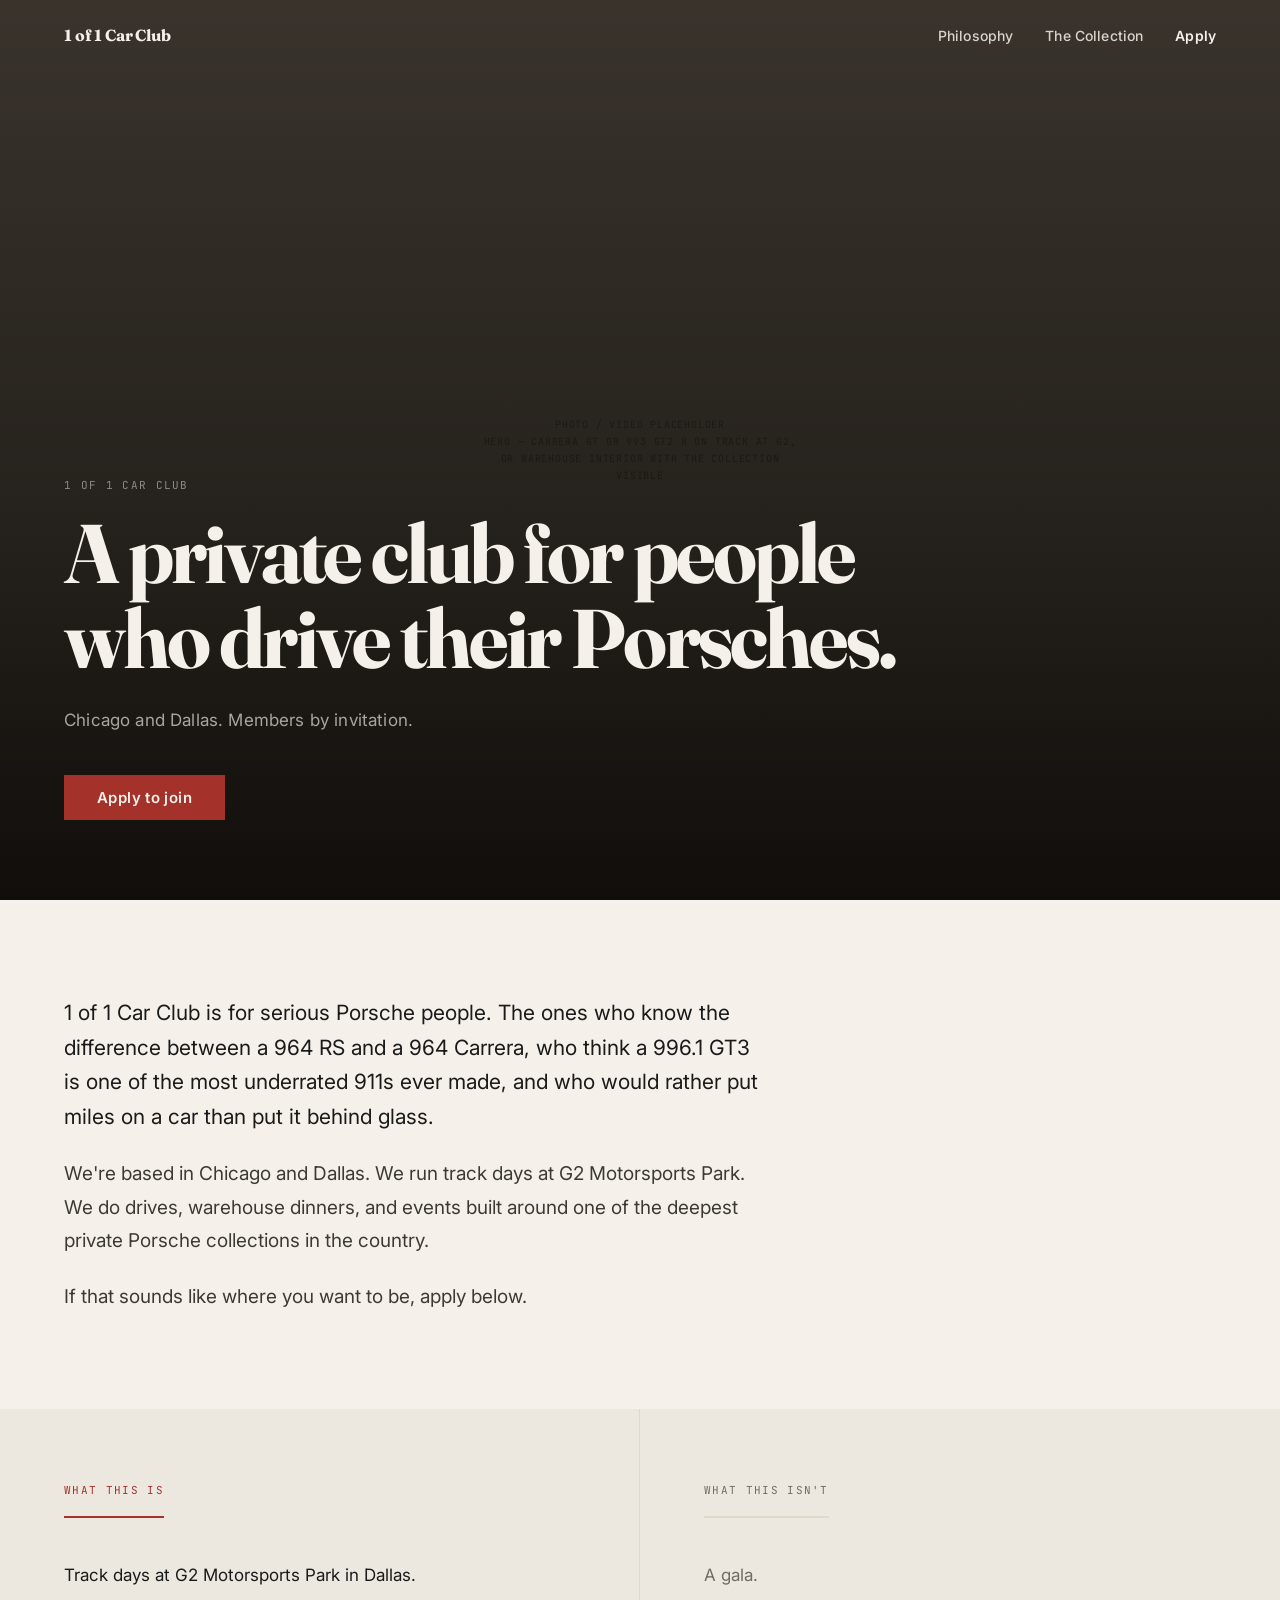
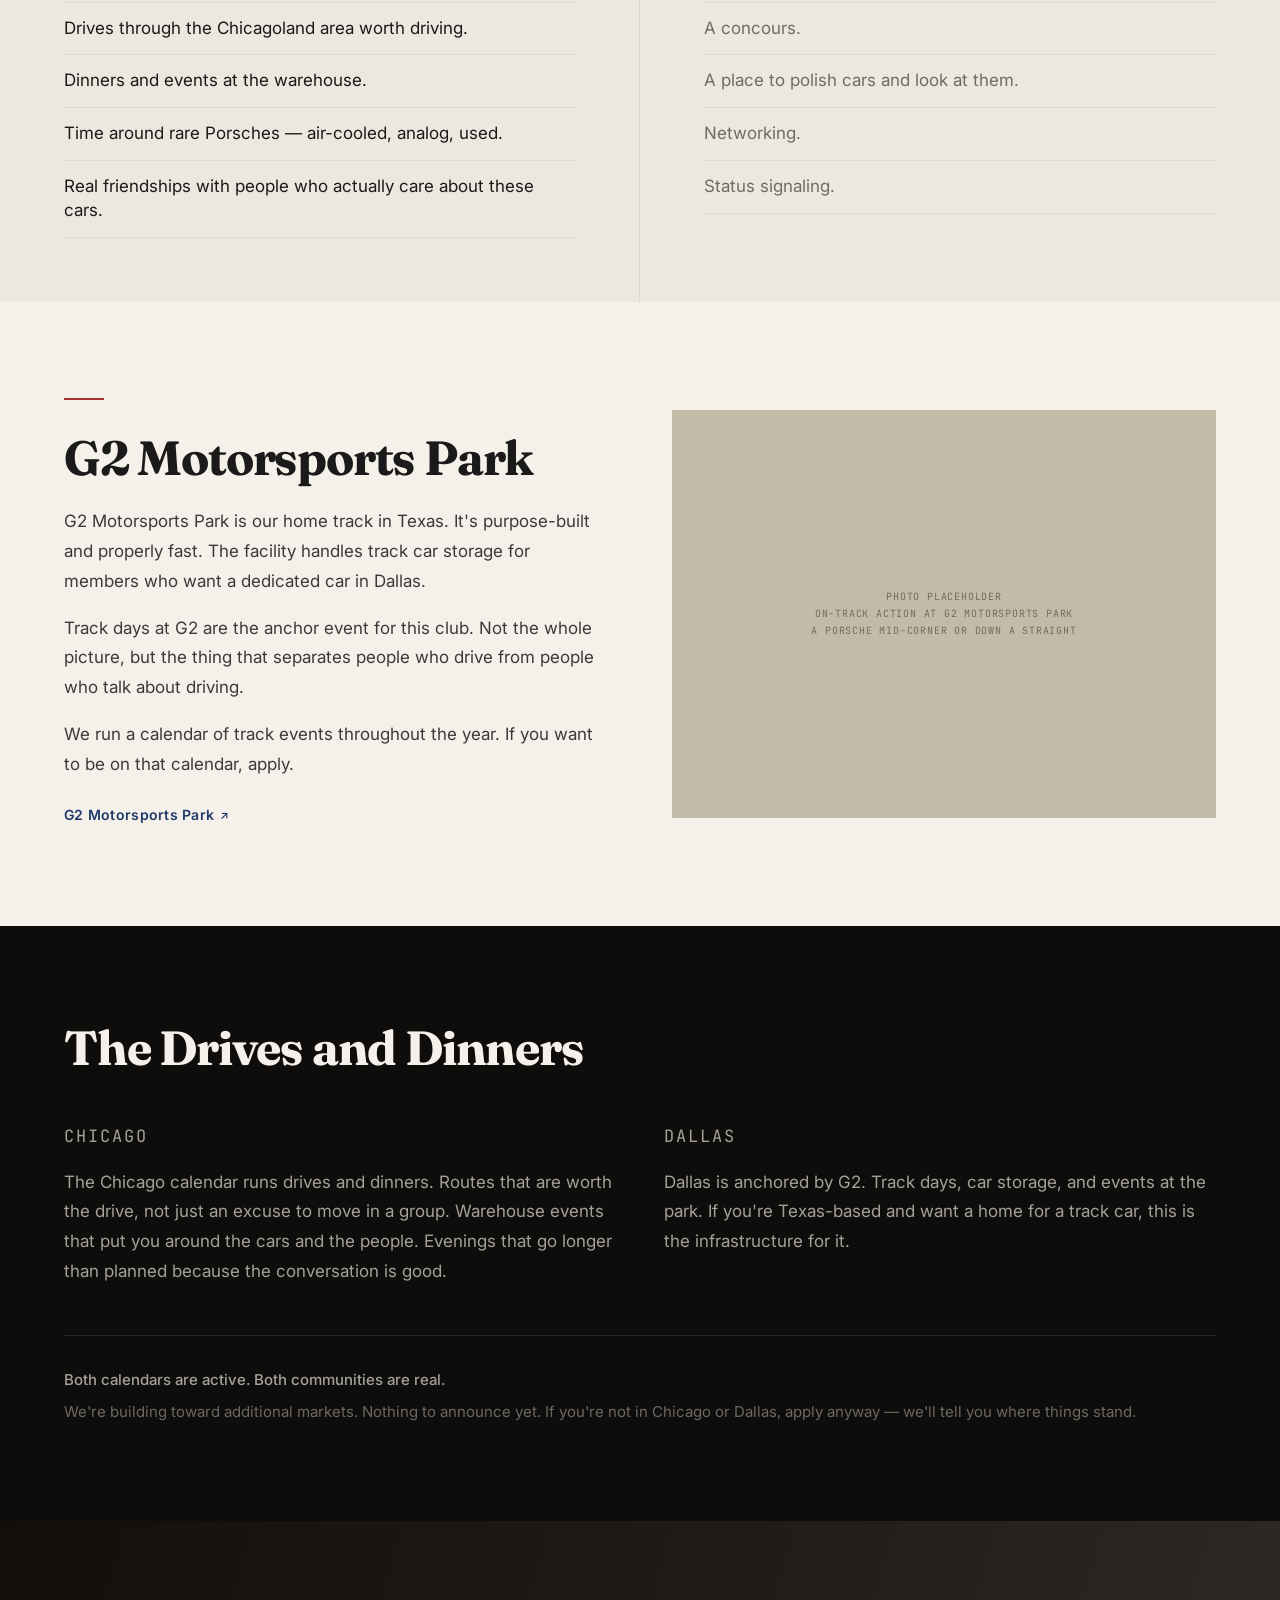
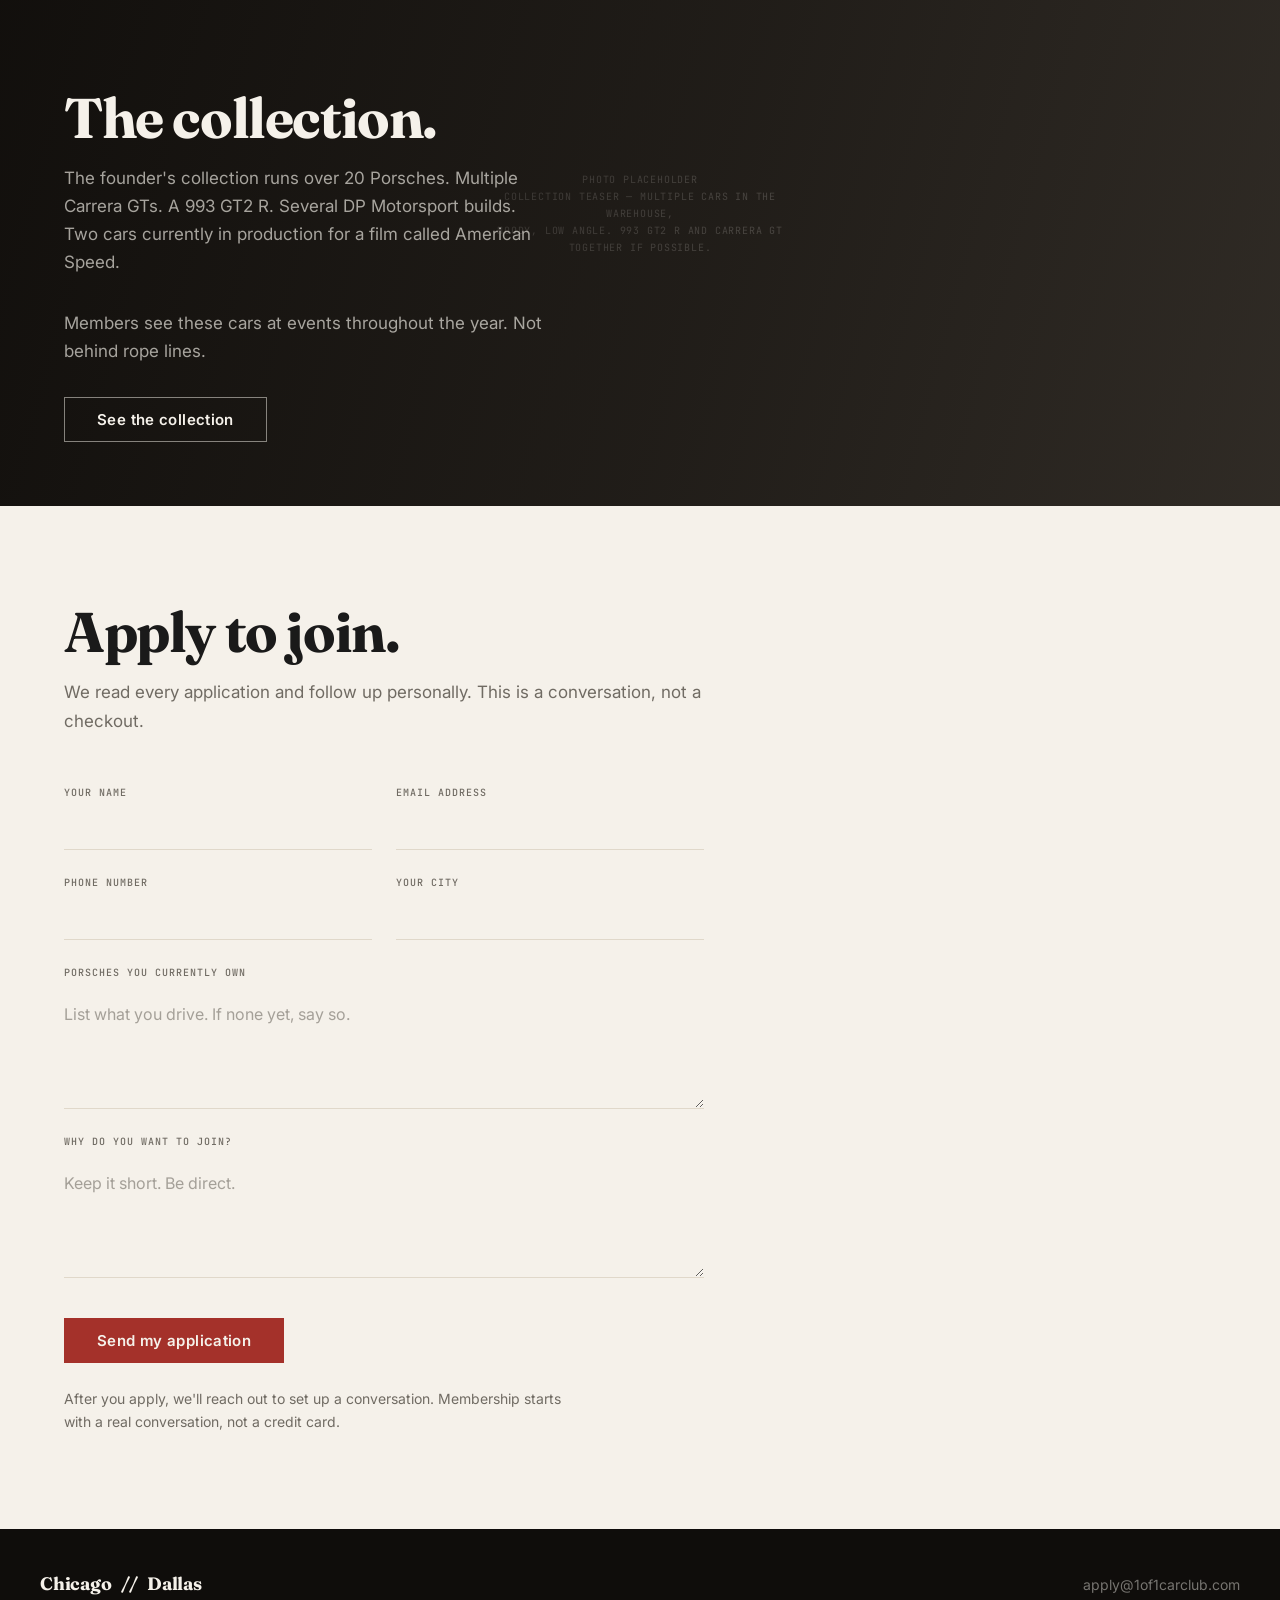
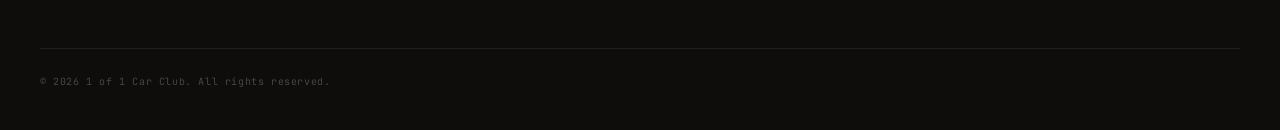
==== index.html @ 0b4697aa "Build Phase 2: static 3-page site with CSS and JS Three HTML pages (index, philosophy, collection), " ====
<!DOCTYPE html>
<html lang="en">
<head>
  <meta charset="UTF-8">
  <meta name="viewport" content="width=device-width, initial-scale=1.0">
  <title>1 of 1 Car Club</title>
  <meta name="description" content="A private Porsche club for people who drive their cars. Track days at G2 Motorsports Park. Based in Chicago and Dallas.">
  <link rel="stylesheet" href="style.css">
</head>
<body class="has-transparent-nav">

  <!-- ===================== NAVIGATION ===================== -->
  <nav class="nav nav--transparent" id="nav" aria-label="Main navigation">
    <div class="nav__inner">
      <a href="index.html" class="nav__logo">1 of 1 Car Club</a>
      <ul class="nav__links" role="list">
        <li><a href="philosophy.html">Philosophy</a></li>
        <li><a href="collection.html">The Collection</a></li>
        <li><a href="#apply" class="nav__apply">Apply</a></li>
      </ul>
      <button class="nav__burger" id="burger" aria-label="Open menu" aria-expanded="false">
        <span></span>
        <span></span>
        <span></span>
      </button>
    </div>
  </nav>

  <!-- Mobile overlay -->
  <div class="nav__overlay" id="nav-overlay" role="dialog" aria-label="Navigation menu">
    <nav>
      <a href="philosophy.html">Philosophy</a>
      <a href="collection.html">The Collection</a>
      <a href="#apply">Apply to join</a>
    </nav>
    <p class="nav__overlay-locs">Chicago &nbsp;&bull;&nbsp; Dallas</p>
  </div>

  <main>

    <!-- ===================== HERO ===================== -->
    <section class="hero" aria-label="Hero">
      <!-- PHOTO PLACEHOLDER: Full-bleed hero image or looping video.
           Ideal: Carrera GT or 993 GT2 R on track at G2, moving, not static.
           Alternatively: warehouse interior with several significant cars visible.
           No stock photography. Must stop a scroll.
           When replacing, swap this .ph div for an <img> or <video> tag
           with width/height 100% and object-fit: cover. -->
      <div class="ph ph--hero">
        <span class="ph__label">Photo / video placeholder<br>Hero — Carrera GT or 993 GT2 R on track at G2,<br>or warehouse interior with the collection visible</span>
      </div>
      <div class="hero__overlay"></div>
      <div class="hero__content">
        <p class="hero__kicker">1 of 1 Car Club</p>
        <h1 class="hero__headline reveal">A private club for people who drive their Porsches.</h1>
        <p class="hero__sub reveal reveal-delay-1">Chicago and Dallas. Members by invitation.</p>
        <a href="#apply" class="btn btn--red reveal reveal-delay-2">Apply to join</a>
      </div>
    </section>

    <!-- ===================== PITCH ===================== -->
    <section class="pitch">
      <div class="wrap">
        <div class="pitch__text reveal">
          <p>1 of 1 Car Club is for serious Porsche people. The ones who know the difference between a 964 RS and a 964 Carrera, who think a 996.1 GT3 is one of the most underrated 911s ever made, and who would rather put miles on a car than put it behind glass.</p>
          <p>We're based in Chicago and Dallas. We run track days at G2 Motorsports Park. We do drives, warehouse dinners, and events built around one of the deepest private Porsche collections in the country.</p>
          <p>If that sounds like where you want to be, apply below.</p>
        </div>
      </div>
    </section>

    <!-- ===================== WHAT THIS IS / ISN'T ===================== -->
    <section class="split" aria-label="What this club is and isn't">
      <div class="wrap" style="padding-left: 0; padding-right: 0; max-width: 100%;">
        <div class="split__grid">
          <div class="split__col split__col--is reveal">
            <div class="wrap">
              <span class="split__col-label">What this is</span>
              <ul class="split__list">
                <li>Track days at G2 Motorsports Park in Dallas.</li>
                <li>Drives through the Chicagoland area worth driving.</li>
                <li>Dinners and events at the warehouse.</li>
                <li>Time around rare Porsches &mdash; air-cooled, analog, used.</li>
                <li>Real friendships with people who actually care about these cars.</li>
              </ul>
            </div>
          </div>
          <div class="split__col split__col--isnot reveal reveal-delay-1">
            <div class="wrap">
              <span class="split__col-label">What this isn't</span>
              <ul class="split__list">
                <li>A gala.</li>
                <li>A concours.</li>
                <li>A place to polish cars and look at them.</li>
                <li>Networking.</li>
                <li>Status signaling.</li>
              </ul>
            </div>
          </div>
        </div>
      </div>
    </section>

    <!-- ===================== THE TRACK ===================== -->
    <section class="track">
      <div class="wrap">
        <div class="track__inner">
          <div class="track__text reveal">
            <div class="section-rule"></div>
            <h2>G2 Motorsports Park</h2>
            <p>G2 Motorsports Park is our home track in Texas. It's purpose-built and properly fast. The facility handles track car storage for members who want a dedicated car in Dallas.</p>
            <p>Track days at G2 are the anchor event for this club. Not the whole picture, but the thing that separates people who drive from people who talk about driving.</p>
            <p>We run a calendar of track events throughout the year. If you want to be on that calendar, apply.</p>
            <a href="https://g2motorsportspark.com" target="_blank" rel="noopener noreferrer" class="track__link">G2 Motorsports Park</a>
          </div>
          <div class="track__media reveal reveal-delay-1">
            <!-- PHOTO PLACEHOLDER: On-track action at G2 Motorsports Park.
                 A Porsche mid-corner or down a straight. Not a static parked shot.
                 G2 may have media assets — confirm licensing before use. -->
            <div class="ph ph--track">
              <span class="ph__label">Photo placeholder<br>On-track action at G2 Motorsports Park<br>A Porsche mid-corner or down a straight</span>
            </div>
          </div>
        </div>
      </div>
    </section>

    <!-- ===================== DRIVES AND DINNERS ===================== -->
    <section class="events" aria-label="Events in Chicago and Dallas">
      <div class="wrap">
        <div class="events__header reveal">
          <h2>The Drives and Dinners</h2>
        </div>
        <div class="events__grid">
          <div class="events__city reveal">
            <p class="events__city-label">Chicago</p>
            <p>The Chicago calendar runs drives and dinners. Routes that are worth the drive, not just an excuse to move in a group. Warehouse events that put you around the cars and the people. Evenings that go longer than planned because the conversation is good.</p>
          </div>
          <div class="events__city reveal reveal-delay-1">
            <p class="events__city-label">Dallas</p>
            <p>Dallas is anchored by G2. Track days, car storage, and events at the park. If you're Texas-based and want a home for a track car, this is the infrastructure for it.</p>
          </div>
        </div>
        <div class="events__foot reveal">
          <p><strong>Both calendars are active. Both communities are real.</strong></p>
          <p>We're building toward additional markets. Nothing to announce yet. If you're not in Chicago or Dallas, apply anyway&nbsp;&mdash; we'll tell you where things stand.</p>
        </div>
      </div>
    </section>

    <!-- ===================== THE CARS (teaser) ===================== -->
    <section class="cars-teaser" aria-label="The collection">
      <div class="cars-teaser__media">
        <!-- PHOTO PLACEHOLDER: Collection teaser image.
             Full-bleed, moody. Best option: multiple significant cars
             in the warehouse together. 993 GT2 R and a CGT in frame
             together would be ideal. Shot from a low angle, showing
             the cars in context, not isolated. -->
        <div class="ph ph--featured" style="background-color: #332E28;">
          <span class="ph__label" style="color: rgba(245,241,234,0.35);">Photo placeholder<br>Collection teaser — multiple cars in the warehouse,<br>moody, low angle. 993 GT2 R and Carrera GT together if possible.</span>
        </div>
        <div class="cars-teaser__overlay"></div>
      </div>
      <div class="cars-teaser__content">
        <div class="wrap">
          <h2 class="reveal">The collection.</h2>
          <p class="reveal reveal-delay-1">The founder's collection runs over 20 Porsches. Multiple Carrera GTs. A 993 GT2 R. Several DP Motorsport builds. Two cars currently in production for a film called American Speed.</p>
          <p class="reveal reveal-delay-1">Members see these cars at events throughout the year. Not behind rope lines.</p>
          <a href="collection.html" class="btn btn--outline-light reveal reveal-delay-2">See the collection</a>
        </div>
      </div>
    </section>

    <!-- ===================== APPLICATION ===================== -->
    <section class="apply" id="apply">
      <div class="wrap">
        <div class="apply__header reveal">
          <h2>Apply to join.</h2>
          <p>We read every application and follow up personally. This is a conversation, not a checkout.</p>
        </div>

        <!-- FormSubmit.co integration.
             BEFORE GOING LIVE: Replace PLACEHOLDER_EMAIL with the real address.
             First submission to a new address triggers an activation email from FormSubmit.
             Confirm the address and complete activation before launch.
             Docs: https://formsubmit.co/documentation -->
        <form
          action="https://formsubmit.co/PLACEHOLDER_EMAIL"
          method="POST"
          class="form reveal"
        >
          <!-- FormSubmit config -->
          <input type="hidden" name="_subject" value="New Membership Application — 1 of 1 Car Club">
          <input type="hidden" name="_captcha" value="false">
          <input type="hidden" name="_template" value="table">
          <!-- Uncomment and set domain once known:
          <input type="hidden" name="_next" value="https://1of1carclub.com/"> -->

          <!-- Honeypot anti-spam -->
          <input type="text" name="_honey" style="display:none" tabindex="-1" autocomplete="off">

          <div class="form__row">
            <div class="form__group">
              <label class="form__label" for="name">Your name</label>
              <input
                class="form__input"
                type="text"
                id="name"
                name="name"
                required
                autocomplete="name"
              >
            </div>
            <div class="form__group">
              <label class="form__label" for="email">Email address</label>
              <input
                class="form__input"
                type="email"
                id="email"
                name="email"
                required
                autocomplete="email"
              >
            </div>
          </div>

          <div class="form__row">
            <div class="form__group">
              <label class="form__label" for="phone">Phone number</label>
              <input
                class="form__input"
                type="tel"
                id="phone"
                name="phone"
                autocomplete="tel"
              >
            </div>
            <div class="form__group">
              <label class="form__label" for="city">Your city</label>
              <input
                class="form__input"
                type="text"
                id="city"
                name="city"
              >
            </div>
          </div>

          <div class="form__group">
            <label class="form__label" for="current_porsches">Porsches you currently own</label>
            <textarea
              class="form__textarea"
              id="current_porsches"
              name="current_porsches"
              placeholder="List what you drive. If none yet, say so."
            ></textarea>
          </div>

          <div class="form__group">
            <label class="form__label" for="why_join">Why do you want to join?</label>
            <textarea
              class="form__textarea"
              id="why_join"
              name="why_join"
              placeholder="Keep it short. Be direct."
            ></textarea>
          </div>

          <div class="form__submit">
            <button type="submit" class="btn btn--red">Send my application</button>
          </div>

          <p class="form__note">After you apply, we'll reach out to set up a conversation. Membership starts with a real conversation, not a credit card.</p>
        </form>
      </div>
    </section>

  </main>

  <!-- ===================== FOOTER ===================== -->
  <footer class="footer">
    <div class="footer__inner">
      <div class="footer__locs">Chicago&ensp;//&ensp;Dallas</div>
      <div class="footer__contact">
        <a href="mailto:apply@1of1carclub.com">apply@1of1carclub.com</a>
        <!-- PLACEHOLDER: Confirm real email address before launch -->
      </div>
      <p class="footer__copy">&copy; 2026 1 of 1 Car Club. All rights reserved.</p>
    </div>
  </footer>

  <script src="script.js"></script>
</body>
</html>
---- style.css ----
/* ============================================================
   1 OF 1 CAR CLUB — STYLE.CSS
   Phase 2 Build
   ============================================================ */

@import url('https://fonts.googleapis.com/css2?family=Fraunces:ital,opsz,wght@0,9..144,300;0,9..144,700;0,9..144,900;1,9..144,400;1,9..144,700&family=Inter:wght@400;500;600&family=JetBrains+Mono:wght@400;500&display=swap');

/* ============================================================
   VARIABLES
   ============================================================ */

:root {
  --cream:        #F5F1EA;
  --cream-mid:    #EDE8DF;
  --cream-dark:   #E0D8CA;
  --charcoal:     #1A1A1A;
  --charcoal-mid: #3D3A36;
  --charcoal-lt:  #706B63;
  --ink:          #0F0D0B;
  --red:          #A4312A;
  --navy:         #1F3A68;
  --placeholder:  #C4BAA8;

  --font-serif: 'Fraunces', Georgia, serif;
  --font-sans:  'Inter', system-ui, -apple-system, sans-serif;
  --font-mono:  'JetBrains Mono', 'Courier New', monospace;

  --max-w:      1200px;
  --text-w:     700px;
  --nav-h:      72px;

  --sp-2:   8px;
  --sp-3:   12px;
  --sp-4:   16px;
  --sp-6:   24px;
  --sp-8:   32px;
  --sp-10:  40px;
  --sp-12:  48px;
  --sp-16:  64px;
  --sp-20:  80px;
  --sp-24:  96px;
  --sp-32:  128px;

  --ease:   300ms ease;
  --ease-slow: 700ms ease;
}

/* ============================================================
   RESET
   ============================================================ */

*, *::before, *::after {
  box-sizing: border-box;
  margin: 0;
  padding: 0;
}

html {
  scroll-behavior: smooth;
}

body {
  background-color: var(--cream);
  color: var(--charcoal);
  font-family: var(--font-sans);
  font-size: 18px;
  line-height: 1.7;
  -webkit-font-smoothing: antialiased;
  -moz-osx-font-smoothing: grayscale;
}

img {
  display: block;
  max-width: 100%;
  height: auto;
}

a {
  color: var(--navy);
  text-decoration: underline;
  text-decoration-color: transparent;
  text-underline-offset: 3px;
  transition: text-decoration-color var(--ease), color var(--ease);
}

a:hover {
  text-decoration-color: currentColor;
}

ul {
  list-style: none;
}

/* ============================================================
   TYPOGRAPHY
   ============================================================ */

h1, h2, h3, h4 {
  font-family: var(--font-serif);
  font-weight: 700;
  line-height: 1.08;
  letter-spacing: -0.025em;
  color: var(--charcoal);
}

.display {
  font-family: var(--font-serif);
  font-size: clamp(3rem, 8vw, 7.5rem);
  font-weight: 700;
  line-height: 0.95;
  letter-spacing: -0.04em;
}

.eyebrow {
  font-family: var(--font-mono);
  font-size: 0.6875rem;
  font-weight: 400;
  letter-spacing: 0.12em;
  text-transform: uppercase;
  color: var(--charcoal-lt);
}

.mono-label {
  font-family: var(--font-mono);
  font-size: 0.6875rem;
  letter-spacing: 0.09em;
  text-transform: uppercase;
}

/* ============================================================
   LAYOUT
   ============================================================ */

.wrap {
  max-width: var(--max-w);
  margin-left: auto;
  margin-right: auto;
  padding-left: var(--sp-6);
  padding-right: var(--sp-6);
}

.wrap--text {
  max-width: var(--text-w);
}

/* ============================================================
   NAVIGATION
   ============================================================ */

.nav {
  position: fixed;
  top: 0;
  left: 0;
  right: 0;
  z-index: 200;
  height: var(--nav-h);
  transition: background-color var(--ease), border-color var(--ease), box-shadow var(--ease);
}

.nav--opaque {
  background-color: var(--cream);
  border-bottom: 1px solid var(--cream-dark);
}

.nav--transparent {
  background-color: transparent;
  border-bottom: 1px solid transparent;
}

.nav--scrolled {
  background-color: var(--cream);
  border-bottom: 1px solid var(--cream-dark);
  box-shadow: 0 2px 20px rgba(15, 13, 11, 0.06);
}

.nav__inner {
  max-width: var(--max-w);
  height: 100%;
  margin: 0 auto;
  padding: 0 var(--sp-6);
  display: flex;
  align-items: center;
  justify-content: space-between;
}

.nav__logo {
  font-family: var(--font-serif);
  font-size: 1rem;
  font-weight: 700;
  letter-spacing: -0.01em;
  color: var(--charcoal);
  text-decoration: none;
  transition: color var(--ease);
}

.nav--transparent .nav__logo {
  color: var(--cream);
}

.nav--scrolled .nav__logo {
  color: var(--charcoal);
}

.nav__links {
  display: flex;
  align-items: center;
  gap: var(--sp-8);
}

.nav__links a {
  font-size: 0.875rem;
  font-weight: 500;
  color: var(--charcoal);
  text-decoration: none;
  letter-spacing: 0.01em;
  transition: color var(--ease);
}

.nav--transparent .nav__links a {
  color: rgba(245, 241, 234, 0.85);
}

.nav--scrolled .nav__links a {
  color: var(--charcoal);
}

.nav__links a:hover {
  color: var(--red);
}

.nav__links .nav__apply {
  color: var(--red);
  font-weight: 600;
}

.nav--transparent .nav__links .nav__apply {
  color: var(--cream);
}

.nav--scrolled .nav__links .nav__apply {
  color: var(--red);
}

/* Hamburger */
.nav__burger {
  display: none;
  flex-direction: column;
  justify-content: center;
  gap: 6px;
  background: none;
  border: none;
  cursor: pointer;
  padding: 4px;
  width: 32px;
  height: 32px;
}

.nav__burger span {
  display: block;
  width: 24px;
  height: 1.5px;
  background-color: var(--charcoal);
  transition: background-color var(--ease), transform var(--ease), opacity var(--ease);
  transform-origin: center;
}

.nav--transparent .nav__burger span {
  background-color: var(--cream);
}

.nav--scrolled .nav__burger span {
  background-color: var(--charcoal);
}

.nav__burger.is-open span:nth-child(1) {
  transform: translateY(7.5px) rotate(45deg);
}

.nav__burger.is-open span:nth-child(2) {
  opacity: 0;
}

.nav__burger.is-open span:nth-child(3) {
  transform: translateY(-7.5px) rotate(-45deg);
}

/* Mobile menu overlay */
.nav__overlay {
  display: none;
  position: fixed;
  inset: 0;
  z-index: 199;
  background-color: var(--cream);
  flex-direction: column;
  align-items: flex-start;
  justify-content: center;
  padding: var(--sp-12) var(--sp-6);
}

.nav__overlay.is-open {
  display: flex;
}

.nav__overlay nav {
  display: flex;
  flex-direction: column;
  gap: var(--sp-6);
}

.nav__overlay a {
  font-family: var(--font-serif);
  font-size: clamp(2.25rem, 8vw, 3.5rem);
  font-weight: 700;
  color: var(--charcoal);
  text-decoration: none;
  line-height: 1.1;
  letter-spacing: -0.025em;
}

.nav__overlay a:hover {
  color: var(--red);
}

.nav__overlay-locs {
  margin-top: var(--sp-10);
  font-family: var(--font-mono);
  font-size: 0.6875rem;
  letter-spacing: 0.1em;
  text-transform: uppercase;
  color: var(--charcoal-lt);
}

/* ============================================================
   BUTTONS
   ============================================================ */

.btn {
  display: inline-block;
  font-family: var(--font-sans);
  font-size: 0.9375rem;
  font-weight: 600;
  letter-spacing: 0.025em;
  padding: 14px 32px;
  border: 1.5px solid transparent;
  cursor: pointer;
  text-decoration: none;
  transition: background-color var(--ease), color var(--ease), border-color var(--ease);
  border-radius: 0;
  line-height: 1;
}

.btn--red {
  background-color: var(--red);
  color: var(--cream);
  border-color: var(--red);
}

.btn--red:hover {
  background-color: transparent;
  color: var(--red);
  text-decoration: none;
}

.btn--outline {
  background-color: transparent;
  color: var(--charcoal);
  border-color: var(--charcoal);
}

.btn--outline:hover {
  background-color: var(--charcoal);
  color: var(--cream);
  text-decoration: none;
}

.btn--outline-light {
  background-color: transparent;
  color: var(--cream);
  border-color: rgba(245, 241, 234, 0.5);
}

.btn--outline-light:hover {
  background-color: var(--cream);
  color: var(--charcoal);
  border-color: var(--cream);
  text-decoration: none;
}

/* ============================================================
   PHOTO PLACEHOLDERS
   ============================================================ */

.ph {
  display: flex;
  align-items: center;
  justify-content: center;
  background-color: var(--placeholder);
  position: relative;
  overflow: hidden;
  width: 100%;
}

.ph__label {
  font-family: var(--font-mono);
  font-size: 0.625rem;
  letter-spacing: 0.08em;
  text-transform: uppercase;
  color: rgba(15, 13, 11, 0.45);
  text-align: center;
  padding: var(--sp-4);
  line-height: 1.7;
  max-width: 360px;
  position: relative;
  z-index: 1;
}

.ph--hero {
  position: absolute;
  inset: 0;
  height: 100%;
  background-color: #3E3830;
}

.ph--track {
  aspect-ratio: 4 / 3;
}

.ph--card {
  aspect-ratio: 3 / 2;
}

.ph--featured {
  position: absolute;
  inset: 0;
  height: 100%;
  background-color: #4A4238;
}

.ph--strip {
  aspect-ratio: 21 / 9;
}

.ph--phil {
  aspect-ratio: 16 / 9;
  background-color: #3E3830;
}

/* ============================================================
   SCROLL REVEAL
   ============================================================ */

.reveal {
  opacity: 0;
  transform: translateY(28px);
  transition: opacity 0.8s ease, transform 0.8s ease;
}

.reveal.is-visible {
  opacity: 1;
  transform: translateY(0);
}

.reveal-delay-1 { transition-delay: 0.1s; }
.reveal-delay-2 { transition-delay: 0.2s; }
.reveal-delay-3 { transition-delay: 0.3s; }

/* ============================================================
   SECTION DIVIDER
   ============================================================ */

.section-rule {
  width: 40px;
  height: 2px;
  background-color: var(--red);
  margin-bottom: var(--sp-8);
}

/* ============================================================
   HERO (index.html)
   ============================================================ */

.hero {
  position: relative;
  height: 100svh;
  min-height: 580px;
  display: flex;
  align-items: flex-end;
  overflow: hidden;
}

.hero__overlay {
  position: absolute;
  inset: 0;
  z-index: 1;
  background: linear-gradient(
    to top,
    rgba(10, 8, 6, 0.88) 0%,
    rgba(10, 8, 6, 0.45) 45%,
    rgba(10, 8, 6, 0.1) 100%
  );
}

.hero__content {
  position: relative;
  z-index: 2;
  width: 100%;
  max-width: var(--max-w);
  margin: 0 auto;
  padding: 0 var(--sp-6) var(--sp-20);
}

.hero__kicker {
  font-family: var(--font-mono);
  font-size: 0.6875rem;
  letter-spacing: 0.12em;
  text-transform: uppercase;
  color: rgba(245, 241, 234, 0.5);
  margin-bottom: var(--sp-4);
}

.hero__headline {
  font-family: var(--font-serif);
  font-size: clamp(2.5rem, 6.5vw, 5.75rem);
  font-weight: 700;
  line-height: 1.03;
  letter-spacing: -0.035em;
  color: var(--cream);
  max-width: 860px;
  margin-bottom: var(--sp-6);
}

.hero__sub {
  font-size: 1.0625rem;
  color: rgba(245, 241, 234, 0.65);
  margin-bottom: var(--sp-10);
  letter-spacing: 0.01em;
}

/* ============================================================
   PITCH
   ============================================================ */

.pitch {
  padding-top: var(--sp-24);
  padding-bottom: var(--sp-24);
}

.pitch__text {
  font-size: 1.1875rem;
  line-height: 1.75;
  color: var(--charcoal-mid);
  max-width: var(--text-w);
}

.pitch__text p:first-child {
  font-size: 1.3125rem;
  color: var(--charcoal);
  line-height: 1.65;
}

.pitch__text p + p {
  margin-top: 1.2em;
}

/* ============================================================
   TWO COLUMN: WHAT THIS IS / ISN'T
   ============================================================ */

.split {
  background-color: var(--cream-mid);
  padding-top: 0;
  padding-bottom: 0;
  overflow: hidden;
}

.split__grid {
  display: grid;
  grid-template-columns: 1fr 1fr;
}

.split__col {
  padding: var(--sp-16) var(--sp-10);
}

.split__col--is {
  border-right: 1px solid var(--cream-dark);
}

.split__col-label {
  font-family: var(--font-mono);
  font-size: 0.6875rem;
  letter-spacing: 0.12em;
  text-transform: uppercase;
  margin-bottom: var(--sp-8);
  padding-bottom: var(--sp-4);
  border-bottom: 2px solid;
  display: inline-block;
}

.split__col--is .split__col-label {
  color: var(--red);
  border-color: var(--red);
}

.split__col--isnot .split__col-label {
  color: var(--charcoal-lt);
  border-color: var(--cream-dark);
}

.split__list li {
  padding: 14px 0;
  border-bottom: 1px solid var(--cream-dark);
  font-size: 1.0625rem;
  line-height: 1.4;
}

.split__col--is .split__list li {
  color: var(--charcoal);
}

.split__col--isnot .split__list li {
  color: var(--charcoal-lt);
}

/* ============================================================
   TRACK
   ============================================================ */

.track {
  padding-top: var(--sp-24);
  padding-bottom: var(--sp-24);
}

.track__inner {
  display: grid;
  grid-template-columns: 1fr 1fr;
  gap: var(--sp-16);
  align-items: center;
}

.track__text h2 {
  font-size: clamp(2rem, 4vw, 3rem);
  margin-bottom: var(--sp-6);
}

.track__text p {
  font-size: 1.0625rem;
  color: var(--charcoal-mid);
  line-height: 1.75;
}

.track__text p + p {
  margin-top: 1em;
}

.track__link {
  display: inline-flex;
  align-items: center;
  gap: 6px;
  margin-top: var(--sp-6);
  font-size: 0.875rem;
  font-weight: 600;
  letter-spacing: 0.02em;
  color: var(--navy);
}

.track__link:hover {
  color: var(--red);
}

.track__link::after {
  content: '↗';
  font-size: 0.8em;
}

/* ============================================================
   EVENTS (dark section)
   ============================================================ */

.events {
  background-color: var(--ink);
  padding-top: var(--sp-24);
  padding-bottom: var(--sp-24);
}

.events__header {
  margin-bottom: var(--sp-12);
}

.events__header h2 {
  color: var(--cream);
  font-size: clamp(2rem, 4vw, 3rem);
}

.events__grid {
  display: grid;
  grid-template-columns: 1fr 1fr;
  gap: var(--sp-12);
  padding-bottom: var(--sp-12);
  border-bottom: 1px solid rgba(245, 241, 234, 0.1);
}

.events__city-label {
  font-family: var(--font-mono);
  font-size: 0.6875rem;
  letter-spacing: 0.12em;
  text-transform: uppercase;
  color: var(--red);
  margin-bottom: var(--sp-4);
}

.events__city p {
  font-size: 1.0625rem;
  color: rgba(245, 241, 234, 0.65);
  line-height: 1.75;
}

.events__foot {
  margin-top: var(--sp-8);
}

.events__foot p {
  font-size: 0.9375rem;
  color: rgba(245, 241, 234, 0.4);
  line-height: 1.65;
}

.events__foot p + p {
  margin-top: 0.5em;
}

.events__foot strong {
  color: rgba(245, 241, 234, 0.65);
  font-weight: 500;
}

/* ============================================================
   CARS TEASER
   ============================================================ */

.cars-teaser {
  position: relative;
  overflow: hidden;
  padding: 0;
}

.cars-teaser__media {
  position: relative;
  height: 65vh;
  min-height: 380px;
}

.cars-teaser__overlay {
  position: absolute;
  inset: 0;
  z-index: 1;
  background: linear-gradient(
    105deg,
    rgba(10, 8, 6, 0.82) 0%,
    rgba(10, 8, 6, 0.45) 55%,
    rgba(10, 8, 6, 0.08) 100%
  );
}

.cars-teaser__content {
  position: absolute;
  bottom: 0;
  left: 0;
  right: 0;
  z-index: 2;
}

.cars-teaser__content .wrap {
  padding-bottom: var(--sp-16);
}

.cars-teaser__content h2 {
  color: var(--cream);
  font-size: clamp(2rem, 4.5vw, 3.5rem);
  max-width: 560px;
  margin-bottom: var(--sp-4);
}

.cars-teaser__content p {
  font-size: 1.0625rem;
  color: rgba(245, 241, 234, 0.65);
  max-width: 480px;
  margin-bottom: var(--sp-8);
  line-height: 1.65;
}

.cars-teaser__content p + p {
  margin-top: 0.75em;
}

/* ============================================================
   APPLICATION FORM
   ============================================================ */

.apply {
  background-color: var(--cream);
  padding-top: var(--sp-24);
  padding-bottom: var(--sp-24);
  scroll-margin-top: var(--nav-h);
}

.apply__header {
  margin-bottom: var(--sp-12);
  max-width: var(--text-w);
}

.apply__header h2 {
  font-size: clamp(2.25rem, 5vw, 3.5rem);
  margin-bottom: var(--sp-4);
}

.apply__header p {
  font-size: 1.0625rem;
  color: var(--charcoal-lt);
}

.form {
  max-width: 640px;
}

.form__row {
  display: grid;
  grid-template-columns: 1fr 1fr;
  gap: var(--sp-6);
}

.form__group {
  margin-bottom: var(--sp-6);
}

.form__label {
  display: block;
  font-family: var(--font-mono);
  font-size: 0.625rem;
  font-weight: 500;
  letter-spacing: 0.1em;
  text-transform: uppercase;
  color: var(--charcoal-lt);
  margin-bottom: 8px;
}

.form__input,
.form__textarea,
.form__select {
  display: block;
  width: 100%;
  font-family: var(--font-sans);
  font-size: 1rem;
  color: var(--charcoal);
  background-color: transparent;
  border: 0;
  border-bottom: 1.5px solid var(--cream-dark);
  padding: 10px 0;
  outline: none;
  border-radius: 0;
  -webkit-appearance: none;
  transition: border-color var(--ease);
}

.form__input:focus,
.form__textarea:focus,
.form__select:focus {
  border-color: var(--charcoal);
}

.form__input::placeholder,
.form__textarea::placeholder {
  color: var(--charcoal-lt);
  opacity: 0.6;
}

.form__textarea {
  min-height: 120px;
  resize: vertical;
  line-height: 1.65;
  padding-top: 12px;
}

.form__submit {
  margin-top: var(--sp-10);
}

.form__note {
  margin-top: var(--sp-6);
  font-size: 0.875rem;
  color: var(--charcoal-lt);
  line-height: 1.65;
  max-width: 520px;
}

/* ============================================================
   FOOTER
   ============================================================ */

.footer {
  background-color: var(--ink);
  padding: var(--sp-10) var(--sp-6);
}

.footer__inner {
  max-width: var(--max-w);
  margin: 0 auto;
  display: flex;
  align-items: center;
  justify-content: space-between;
  flex-wrap: wrap;
  gap: var(--sp-4);
}

.footer__locs {
  font-family: var(--font-serif);
  font-size: 1.125rem;
  font-weight: 700;
  color: var(--cream);
  letter-spacing: -0.01em;
}

.footer__contact a {
  font-size: 0.875rem;
  color: rgba(245, 241, 234, 0.45);
  text-decoration: none;
  transition: color var(--ease);
}

.footer__contact a:hover {
  color: var(--cream);
}

.footer__copy {
  width: 100%;
  margin-top: var(--sp-8);
  padding-top: var(--sp-6);
  border-top: 1px solid rgba(245, 241, 234, 0.08);
  font-family: var(--font-mono);
  font-size: 0.625rem;
  letter-spacing: 0.06em;
  color: rgba(245, 241, 234, 0.25);
}

/* ============================================================
   PHILOSOPHY PAGE
   ============================================================ */

.page-intro {
  padding-top: calc(var(--nav-h) + var(--sp-20));
  padding-bottom: var(--sp-16);
}

.page-intro__eyebrow {
  font-family: var(--font-mono);
  font-size: 0.6875rem;
  letter-spacing: 0.12em;
  text-transform: uppercase;
  color: var(--charcoal-lt);
  margin-bottom: var(--sp-8);
}

.page-intro__title {
  font-family: var(--font-serif);
  font-size: clamp(4rem, 10vw, 9rem);
  font-weight: 700;
  line-height: 0.9;
  letter-spacing: -0.045em;
  color: var(--charcoal);
}

.page-intro__title em {
  font-style: italic;
  color: var(--red);
}

/* Philosophy sections */
.phil-section {
  padding-top: var(--sp-16);
  padding-bottom: var(--sp-16);
  border-top: 1px solid var(--cream-dark);
}

.phil-section:first-of-type {
  border-top: none;
  padding-top: var(--sp-12);
}

.phil-section__eyebrow {
  font-family: var(--font-mono);
  font-size: 0.6875rem;
  letter-spacing: 0.12em;
  text-transform: uppercase;
  color: var(--charcoal-lt);
  margin-bottom: var(--sp-8);
}

.phil-section__body p {
  font-size: 1.125rem;
  color: var(--charcoal-mid);
  line-height: 1.82;
  max-width: var(--text-w);
}

.phil-section__body p + p {
  margin-top: 1.3em;
}

.phil-section__body .lede {
  font-size: 1.3125rem;
  color: var(--charcoal);
  line-height: 1.65;
  font-weight: 400;
}

/* Philosophy image break */
.phil-image {
  padding: 0;
}

/* Philosophy CTA */
.phil-cta {
  background-color: var(--cream-mid);
  padding-top: var(--sp-20);
  padding-bottom: var(--sp-20);
  text-align: center;
}

.phil-cta p {
  font-size: 1.125rem;
  color: var(--charcoal-mid);
  margin-bottom: var(--sp-8);
  max-width: 480px;
  margin-left: auto;
  margin-right: auto;
  line-height: 1.7;
}

/* ============================================================
   COLLECTION PAGE
   ============================================================ */

.col-intro {
  padding-top: calc(var(--nav-h) + var(--sp-16));
  padding-bottom: var(--sp-20);
  border-bottom: 1px solid var(--cream-dark);
}

.col-intro__eyebrow {
  font-family: var(--font-mono);
  font-size: 0.6875rem;
  letter-spacing: 0.12em;
  text-transform: uppercase;
  color: var(--charcoal-lt);
  margin-bottom: var(--sp-8);
}

.col-intro h1 {
  font-size: clamp(2.75rem, 6vw, 5rem);
  margin-bottom: var(--sp-8);
  max-width: 700px;
}

.col-intro__body {
  max-width: 620px;
}

.col-intro__body p {
  font-size: 1.0625rem;
  color: var(--charcoal-mid);
  line-height: 1.78;
}

.col-intro__body p + p {
  margin-top: 1.1em;
}

/* Grid section */
.col-grid-section {
  background-color: var(--cream-mid);
  padding-top: var(--sp-20);
  padding-bottom: var(--sp-20);
}

.col-grid-section__header {
  display: flex;
  align-items: baseline;
  justify-content: space-between;
  margin-bottom: var(--sp-10);
  padding-bottom: var(--sp-6);
  border-bottom: 1px solid var(--cream-dark);
}

.col-grid-section__header h2 {
  font-size: 1.5rem;
}

.col-grid-section__count {
  font-family: var(--font-mono);
  font-size: 0.6875rem;
  letter-spacing: 0.1em;
  text-transform: uppercase;
  color: var(--charcoal-lt);
}

/* Card grid */
.card-grid {
  display: grid;
  grid-template-columns: repeat(3, 1fr);
  gap: var(--sp-6);
}

.car-card {
  background-color: var(--cream);
  overflow: hidden;
  transition: transform var(--ease), box-shadow var(--ease);
}

.car-card:hover {
  transform: translateY(-4px);
  box-shadow: 0 16px 48px rgba(15, 13, 11, 0.1);
}

.car-card__media {
  overflow: hidden;
}

.car-card__media .ph {
  transition: transform 0.6s ease;
}

.car-card:hover .car-card__media .ph {
  transform: scale(1.03);
}

.car-card__body {
  padding: var(--sp-6);
}

.car-card__year {
  font-family: var(--font-mono);
  font-size: 0.625rem;
  letter-spacing: 0.1em;
  text-transform: uppercase;
  color: var(--charcoal-lt);
  margin-bottom: 6px;
}

.car-card__model {
  font-family: var(--font-serif);
  font-size: 1.1875rem;
  font-weight: 700;
  color: var(--charcoal);
  line-height: 1.15;
  margin-bottom: var(--sp-2);
  letter-spacing: -0.015em;
}

.car-card__note {
  font-size: 0.875rem;
  color: var(--charcoal-lt);
  line-height: 1.6;
}

.car-card--tbd .car-card__year {
  color: var(--cream-dark);
}

.car-card--tbd .car-card__model {
  color: var(--charcoal-lt);
}

.car-card--tbd .car-card__note {
  color: var(--cream-dark);
  font-style: italic;
}

/* Featured cars */
.featured-section {
  padding-top: var(--sp-24);
  padding-bottom: var(--sp-24);
}

.featured-section__header {
  margin-bottom: var(--sp-16);
  padding-bottom: var(--sp-6);
  border-bottom: 1px solid var(--cream-dark);
}

.featured-section__header h2 {
  font-size: clamp(1.75rem, 3.5vw, 2.5rem);
}

.featured-car {
  display: grid;
  grid-template-columns: 1fr 1fr;
  border: 1px solid var(--cream-dark);
  overflow: hidden;
  margin-bottom: var(--sp-12);
}

.featured-car:last-child {
  margin-bottom: 0;
}

.featured-car__media {
  position: relative;
  min-height: 500px;
}

.featured-car__body {
  padding: var(--sp-12) var(--sp-12);
  display: flex;
  flex-direction: column;
  justify-content: center;
}

.featured-car--reverse {
  direction: rtl;
}

.featured-car--reverse > * {
  direction: ltr;
}

.featured-car__year {
  font-family: var(--font-mono);
  font-size: 0.6875rem;
  letter-spacing: 0.12em;
  text-transform: uppercase;
  color: var(--charcoal-lt);
  margin-bottom: var(--sp-3);
}

.featured-car__model {
  font-family: var(--font-serif);
  font-size: clamp(1.75rem, 3vw, 2.5rem);
  font-weight: 700;
  color: var(--charcoal);
  line-height: 1.1;
  letter-spacing: -0.025em;
  margin-bottom: var(--sp-8);
}

.featured-car__text p {
  font-size: 1rem;
  color: var(--charcoal-mid);
  line-height: 1.78;
}

.featured-car__text p + p {
  margin-top: 1em;
}

.featured-car__badge {
  margin-top: var(--sp-8);
  display: inline-block;
  font-family: var(--font-mono);
  font-size: 0.5625rem;
  letter-spacing: 0.1em;
  text-transform: uppercase;
  color: var(--red);
  border: 1px solid var(--red);
  padding: 5px 10px;
}

/* Past collection */
.past-col {
  background-color: var(--ink);
  padding-top: var(--sp-24);
  padding-bottom: var(--sp-24);
}

.past-col__eyebrow {
  font-family: var(--font-mono);
  font-size: 0.6875rem;
  letter-spacing: 0.12em;
  text-transform: uppercase;
  color: rgba(245, 241, 234, 0.3);
  margin-bottom: var(--sp-8);
}

.past-col h2 {
  color: var(--cream);
  font-size: clamp(2rem, 4vw, 3rem);
  margin-bottom: var(--sp-8);
}

.past-col p {
  font-size: 1.0625rem;
  color: rgba(245, 241, 234, 0.55);
  line-height: 1.78;
  max-width: 620px;
}

.past-col p + p {
  margin-top: 1.1em;
}

/* Collection CTA */
.col-cta {
  background-color: var(--cream-mid);
  padding-top: var(--sp-20);
  padding-bottom: var(--sp-20);
  text-align: center;
}

.col-cta p {
  font-size: 1.125rem;
  color: var(--charcoal-mid);
  margin-bottom: var(--sp-8);
  max-width: 480px;
  margin-left: auto;
  margin-right: auto;
  line-height: 1.7;
}

/* ============================================================
   RESPONSIVE
   ============================================================ */

@media (max-width: 1024px) {
  .track__inner {
    grid-template-columns: 1fr;
    gap: var(--sp-10);
  }

  .track__media {
    order: -1;
  }

  .featured-car {
    grid-template-columns: 1fr;
  }

  .featured-car__media {
    min-height: 340px;
    aspect-ratio: 16 / 9;
  }

  .featured-car--reverse {
    direction: ltr;
  }

  .card-grid {
    grid-template-columns: repeat(2, 1fr);
  }
}

@media (max-width: 768px) {
  :root {
    --sp-24: 72px;
    --sp-20: 60px;
    --sp-16: 48px;
    --sp-12: 36px;
  }

  .nav__links {
    display: none;
  }

  .nav__burger {
    display: flex;
  }

  .split__grid {
    grid-template-columns: 1fr;
  }

  .split__col--is {
    border-right: none;
    border-bottom: 1px solid var(--cream-dark);
  }

  .split__col {
    padding: var(--sp-10) var(--sp-6);
  }

  .events__grid {
    grid-template-columns: 1fr;
    gap: var(--sp-10);
  }

  .card-grid {
    grid-template-columns: 1fr;
  }

  .form__row {
    grid-template-columns: 1fr;
  }

  .footer__inner {
    flex-direction: column;
    align-items: flex-start;
  }

  .featured-car__body {
    padding: var(--sp-8) var(--sp-6);
  }

  .col-grid-section__header {
    flex-direction: column;
    align-items: flex-start;
    gap: var(--sp-2);
  }
}

@media (max-width: 480px) {
  .hero__headline {
    font-size: 2.25rem;
  }

  .page-intro__title {
    font-size: 3.5rem;
  }

  .car-card__model {
    font-size: 1.0625rem;
  }
}
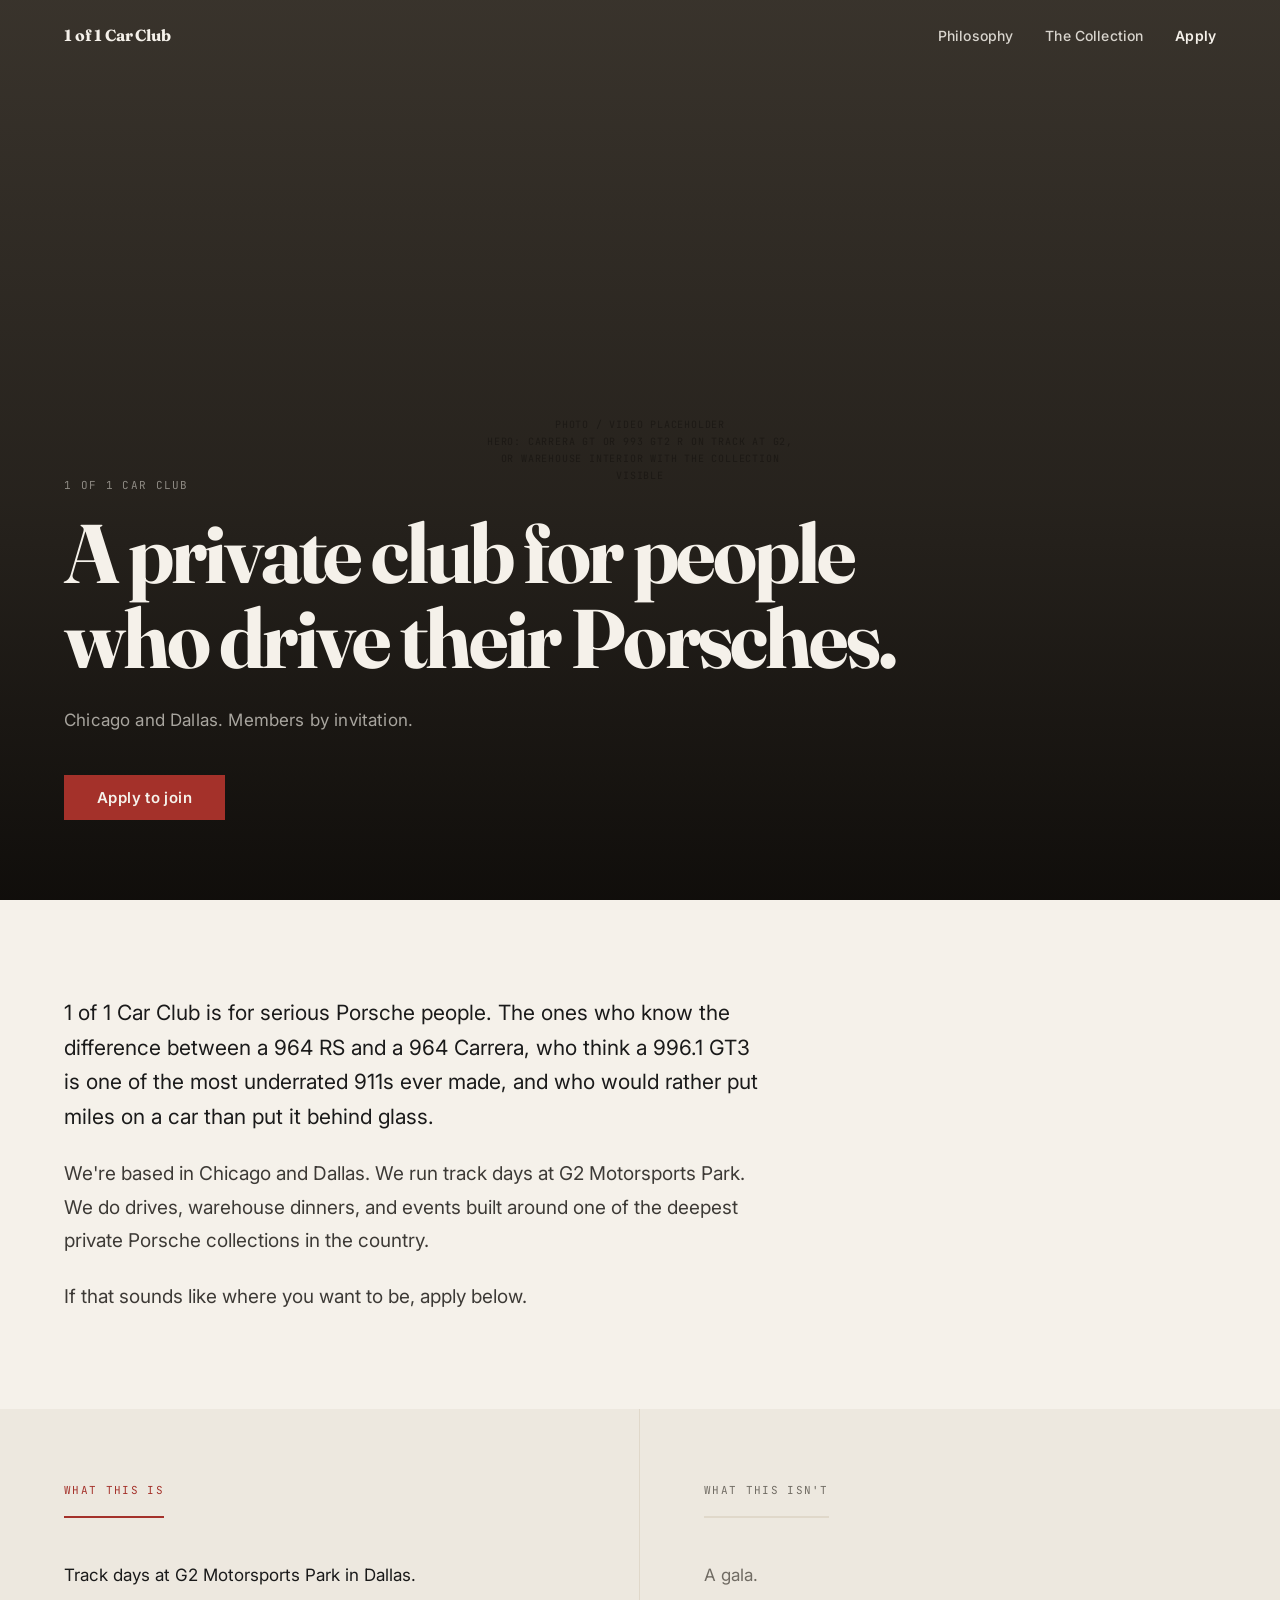
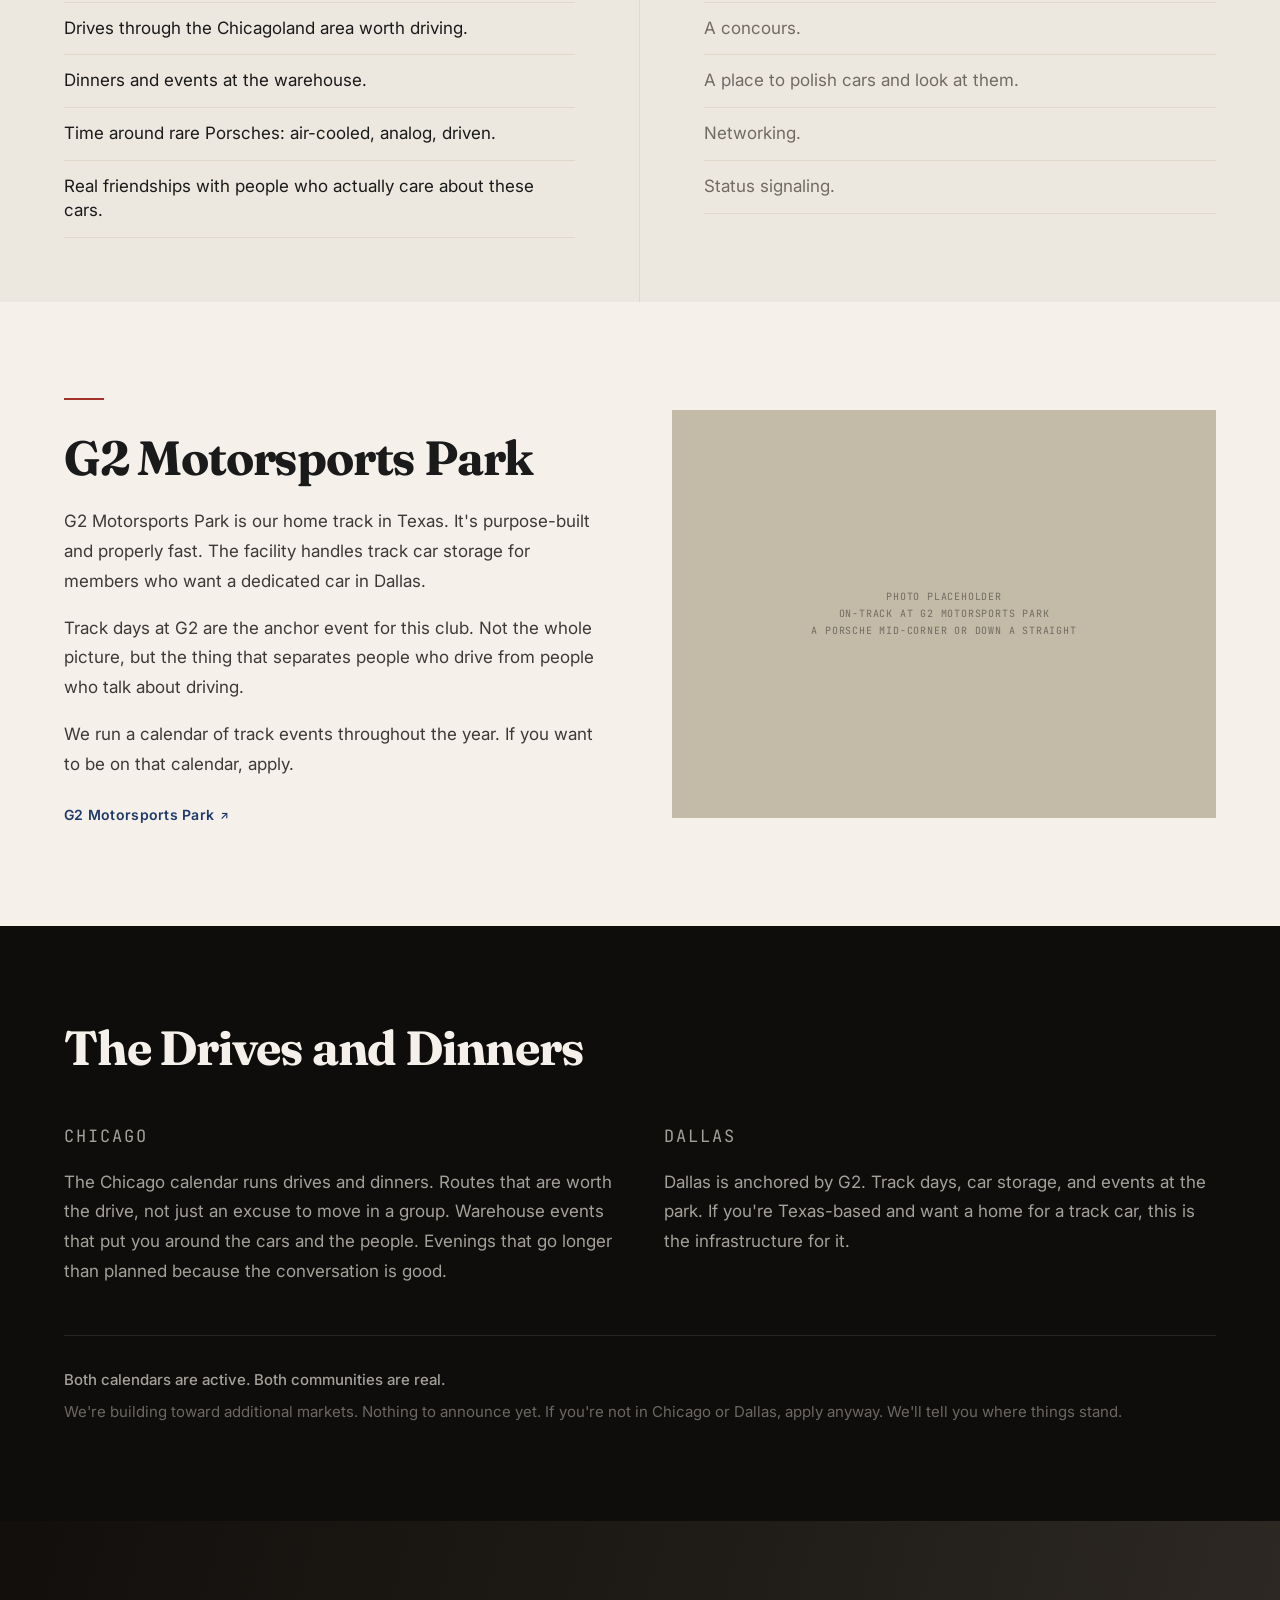
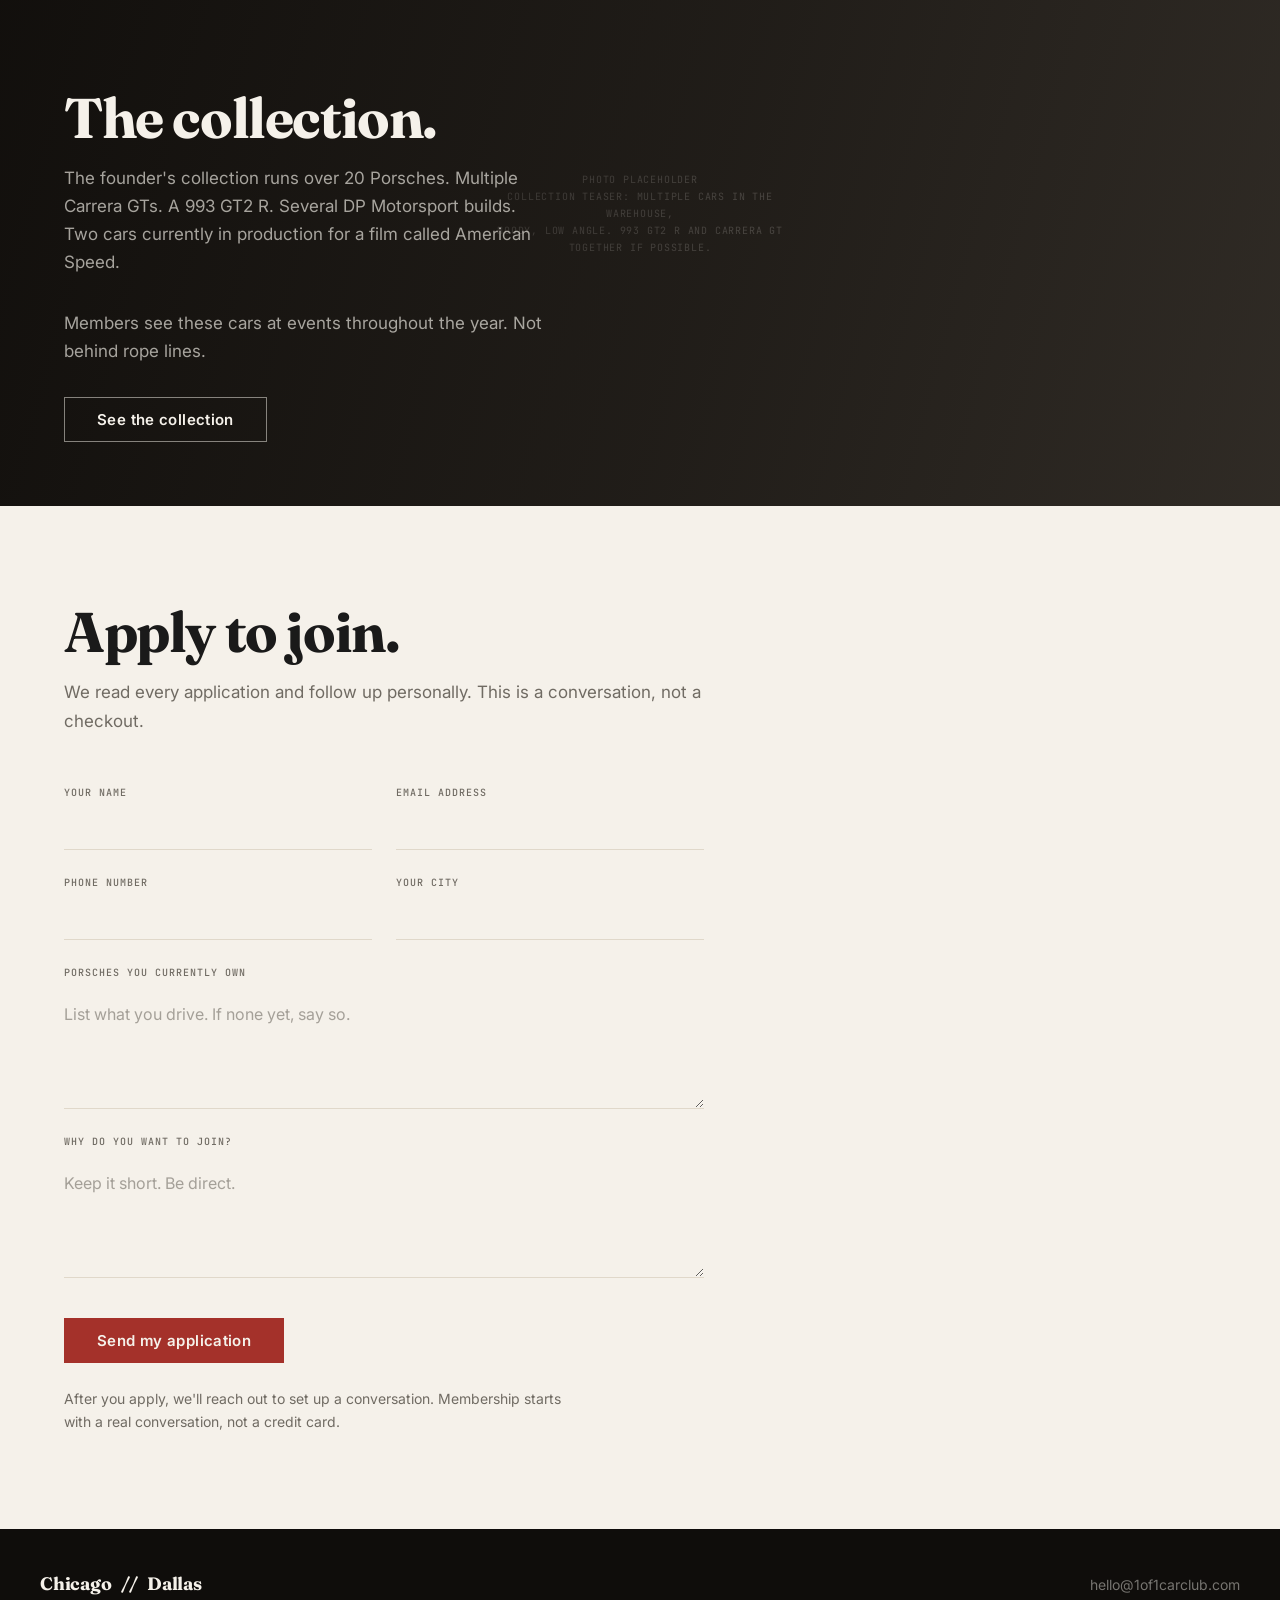
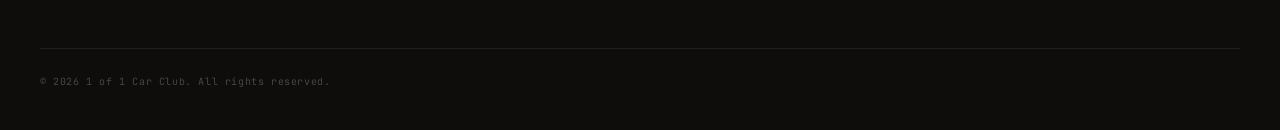
==== commit da801e8e: "Phase 3: data architecture, American Speed feature, em-dash sweep, launch prep - collection-data.js:" ====
--- a/index.html
+++ b/index.html
@@ -3,8 +3,17 @@
 <head>
   <meta charset="UTF-8">
   <meta name="viewport" content="width=device-width, initial-scale=1.0">
-  <title>1 of 1 Car Club</title>
-  <meta name="description" content="A private Porsche club for people who drive their cars. Track days at G2 Motorsports Park. Based in Chicago and Dallas.">
+  <title>1 of 1 Car Club | A Porsche club for people who drive their cars. Chicago and Dallas.</title>
+  <meta name="description" content="A private Porsche club based in Chicago and Dallas. Track days at G2 Motorsports Park, drives, warehouse dinners, and time around one of the deepest private Porsche collections in the country.">
+
+  <!-- Open Graph -->
+  <meta property="og:type" content="website">
+  <meta property="og:url" content="https://1of1carclub.com/">
+  <meta property="og:title" content="1 of 1 Car Club">
+  <meta property="og:description" content="A private Porsche club for people who drive their cars. Chicago and Dallas. Members by invitation.">
+  <meta property="og:image" content="https://1of1carclub.com/assets/og-placeholder.svg">
+
+  <link rel="icon" href="assets/favicon.svg" type="image/svg+xml">
   <link rel="stylesheet" href="style.css">
 </head>
 <body class="has-transparent-nav">
@@ -40,14 +49,16 @@
 
     <!-- ===================== HERO ===================== -->
     <section class="hero" aria-label="Hero">
-      <!-- PHOTO PLACEHOLDER: Full-bleed hero image or looping video.
-           Ideal: Carrera GT or 993 GT2 R on track at G2, moving, not static.
-           Alternatively: warehouse interior with several significant cars visible.
-           No stock photography. Must stop a scroll.
-           When replacing, swap this .ph div for an <img> or <video> tag
-           with width/height 100% and object-fit: cover. -->
+      <!--
+        PHOTO PLACEHOLDER: Full-bleed hero image or looping video.
+        Ideal: Carrera GT or 993 GT2 R on track at G2, moving, not static.
+        Alternatively: warehouse interior with several significant cars visible.
+        No stock photography. Must stop a scroll.
+        To replace: swap this .ph div for an <img> or <video muted autoplay loop playsinline>
+        with style="position:absolute;inset:0;width:100%;height:100%;object-fit:cover"
+      -->
       <div class="ph ph--hero">
-        <span class="ph__label">Photo / video placeholder<br>Hero — Carrera GT or 993 GT2 R on track at G2,<br>or warehouse interior with the collection visible</span>
+        <span class="ph__label">Photo / video placeholder<br>Hero: Carrera GT or 993 GT2 R on track at G2,<br>or warehouse interior with the collection visible</span>
       </div>
       <div class="hero__overlay"></div>
       <div class="hero__content">
@@ -80,7 +91,7 @@
                 <li>Track days at G2 Motorsports Park in Dallas.</li>
                 <li>Drives through the Chicagoland area worth driving.</li>
                 <li>Dinners and events at the warehouse.</li>
-                <li>Time around rare Porsches &mdash; air-cooled, analog, used.</li>
+                <li>Time around rare Porsches: air-cooled, analog, driven.</li>
                 <li>Real friendships with people who actually care about these cars.</li>
               </ul>
             </div>
@@ -114,11 +125,13 @@
             <a href="https://g2motorsportspark.com" target="_blank" rel="noopener noreferrer" class="track__link">G2 Motorsports Park</a>
           </div>
           <div class="track__media reveal reveal-delay-1">
-            <!-- PHOTO PLACEHOLDER: On-track action at G2 Motorsports Park.
-                 A Porsche mid-corner or down a straight. Not a static parked shot.
-                 G2 may have media assets — confirm licensing before use. -->
+            <!--
+              PHOTO PLACEHOLDER: On-track action at G2 Motorsports Park.
+              A Porsche mid-corner or down a straight. Not a static parked shot.
+              G2 may have media assets. Confirm licensing before use.
+            -->
             <div class="ph ph--track">
-              <span class="ph__label">Photo placeholder<br>On-track action at G2 Motorsports Park<br>A Porsche mid-corner or down a straight</span>
+              <span class="ph__label">Photo placeholder<br>On-track at G2 Motorsports Park<br>A Porsche mid-corner or down a straight</span>
             </div>
           </div>
         </div>
@@ -143,7 +156,7 @@
         </div>
         <div class="events__foot reveal">
           <p><strong>Both calendars are active. Both communities are real.</strong></p>
-          <p>We're building toward additional markets. Nothing to announce yet. If you're not in Chicago or Dallas, apply anyway&nbsp;&mdash; we'll tell you where things stand.</p>
+          <p>We're building toward additional markets. Nothing to announce yet. If you're not in Chicago or Dallas, apply anyway. We'll tell you where things stand.</p>
         </div>
       </div>
     </section>
@@ -151,13 +164,14 @@
     <!-- ===================== THE CARS (teaser) ===================== -->
     <section class="cars-teaser" aria-label="The collection">
       <div class="cars-teaser__media">
-        <!-- PHOTO PLACEHOLDER: Collection teaser image.
-             Full-bleed, moody. Best option: multiple significant cars
-             in the warehouse together. 993 GT2 R and a CGT in frame
-             together would be ideal. Shot from a low angle, showing
-             the cars in context, not isolated. -->
+        <!--
+          PHOTO PLACEHOLDER: Collection teaser image.
+          Full-bleed, moody. Best option: multiple significant cars in the warehouse
+          together. 993 GT2 R and a Carrera GT in frame together would be ideal.
+          Shot from a low angle, cars in context, not isolated on white.
+        -->
         <div class="ph ph--featured" style="background-color: #332E28;">
-          <span class="ph__label" style="color: rgba(245,241,234,0.35);">Photo placeholder<br>Collection teaser — multiple cars in the warehouse,<br>moody, low angle. 993 GT2 R and Carrera GT together if possible.</span>
+          <span class="ph__label" style="color: rgba(245,241,234,0.35);">Photo placeholder<br>Collection teaser: multiple cars in the warehouse,<br>moody, low angle. 993 GT2 R and Carrera GT together if possible.</span>
         </div>
         <div class="cars-teaser__overlay"></div>
       </div>
@@ -179,22 +193,23 @@
           <p>We read every application and follow up personally. This is a conversation, not a checkout.</p>
         </div>
 
-        <!-- FormSubmit.co integration.
-             BEFORE GOING LIVE: Replace PLACEHOLDER_EMAIL with the real address.
-             First submission to a new address triggers an activation email from FormSubmit.
-             Confirm the address and complete activation before launch.
-             Docs: https://formsubmit.co/documentation -->
+        <!--
+          FormSubmit.co - destination: hello@1of1carclub.com
+          First submission triggers an activation email from FormSubmit.
+          Click the link in that email before launch or submissions will not deliver.
+          Docs: https://formsubmit.co/documentation
+        -->
         <form
-          action="https://formsubmit.co/PLACEHOLDER_EMAIL"
+          action="https://formsubmit.co/hello@1of1carclub.com"
           method="POST"
           class="form reveal"
+          novalidate
         >
           <!-- FormSubmit config -->
-          <input type="hidden" name="_subject" value="New Membership Application — 1 of 1 Car Club">
+          <input type="hidden" name="_subject" value="New Membership Application - 1 of 1 Car Club">
           <input type="hidden" name="_captcha" value="false">
           <input type="hidden" name="_template" value="table">
-          <!-- Uncomment and set domain once known:
-          <input type="hidden" name="_next" value="https://1of1carclub.com/"> -->
+          <input type="hidden" name="_next" value="https://1of1carclub.com/thanks.html">
 
           <!-- Honeypot anti-spam -->
           <input type="text" name="_honey" style="display:none" tabindex="-1" autocomplete="off">
@@ -210,6 +225,7 @@
                 required
                 autocomplete="name"
               >
+              <span class="form__error">Name is required.</span>
             </div>
             <div class="form__group">
               <label class="form__label" for="email">Email address</label>
@@ -221,6 +237,7 @@
                 required
                 autocomplete="email"
               >
+              <span class="form__error">A valid email is required.</span>
             </div>
           </div>
 
@@ -282,8 +299,7 @@
     <div class="footer__inner">
       <div class="footer__locs">Chicago&ensp;//&ensp;Dallas</div>
       <div class="footer__contact">
-        <a href="mailto:apply@1of1carclub.com">apply@1of1carclub.com</a>
-        <!-- PLACEHOLDER: Confirm real email address before launch -->
+        <a href="mailto:hello@1of1carclub.com">hello@1of1carclub.com</a>
       </div>
       <p class="footer__copy">&copy; 2026 1 of 1 Car Club. All rights reserved.</p>
     </div>
--- a/style.css
+++ b/style.css
@@ -1,5 +1,5 @@
 /* ============================================================
-   1 OF 1 CAR CLUB — STYLE.CSS
+   1 OF 1 CAR CLUB - STYLE.CSS
    Phase 2 Build
    ============================================================ */
 
@@ -1418,3 +1418,244 @@
     font-size: 1.0625rem;
   }
 }
+
+/* ============================================================
+   PHASE 3 ADDITIONS
+   ============================================================ */
+
+/* -------------------------------------------------------
+   EDITORIAL CARD PLACEHOLDER
+   Shown when a car has no photos yet. Looks intentional,
+   not broken. Vintage Porsche brochure plate aesthetic.
+   ------------------------------------------------------- */
+
+.car-card__placeholder {
+  aspect-ratio: 3 / 2;
+  background-color: var(--cream-mid);
+  display: flex;
+  align-items: center;
+  justify-content: center;
+  position: relative;
+  overflow: hidden;
+  width: 100%;
+}
+
+/* Inner inset frame: the detail that makes it feel designed */
+.car-card__placeholder::before {
+  content: '';
+  position: absolute;
+  inset: 10px;
+  border: 1px solid var(--cream-dark);
+  pointer-events: none;
+}
+
+.car-card__placeholder--tbd {
+  background-color: var(--cream-dark);
+}
+
+.car-card__placeholder--tbd::before {
+  border-color: rgba(224, 216, 202, 0.5);
+}
+
+/* Full-height variant for featured car sections */
+.car-card__placeholder--featured {
+  aspect-ratio: unset;
+  position: absolute;
+  inset: 0;
+  height: 100%;
+  background-color: #4A4238;
+}
+
+.car-card__placeholder--featured::before {
+  border-color: rgba(245, 241, 234, 0.12);
+}
+
+.car-card__placeholder-inner {
+  display: flex;
+  flex-direction: column;
+  align-items: center;
+  justify-content: center;
+  text-align: center;
+  padding: var(--sp-6);
+  position: relative;
+  z-index: 1;
+}
+
+.car-card__placeholder-year {
+  font-family: var(--font-serif);
+  font-size: clamp(2.5rem, 6vw, 4rem);
+  font-weight: 700;
+  line-height: 1;
+  letter-spacing: -0.04em;
+  color: var(--cream-dark);
+  margin-bottom: 6px;
+}
+
+.car-card__placeholder--tbd .car-card__placeholder-year {
+  color: rgba(224, 216, 202, 0.5);
+}
+
+.car-card__placeholder--featured .car-card__placeholder-year {
+  color: rgba(245, 241, 234, 0.2);
+  font-size: clamp(3rem, 8vw, 6rem);
+}
+
+.car-card__placeholder-model {
+  font-family: var(--font-serif);
+  font-size: 1rem;
+  font-weight: 700;
+  color: var(--charcoal-lt);
+  letter-spacing: -0.01em;
+  line-height: 1.2;
+}
+
+.car-card__placeholder--tbd .car-card__placeholder-model {
+  color: var(--cream-dark);
+}
+
+.car-card__placeholder--featured .car-card__placeholder-model {
+  color: rgba(245, 241, 234, 0.3);
+  font-size: 1.25rem;
+}
+
+.car-card__placeholder-label {
+  font-family: var(--font-mono);
+  font-size: 0.5rem;
+  letter-spacing: 0.14em;
+  text-transform: uppercase;
+  color: var(--cream-dark);
+  margin-top: var(--sp-3);
+}
+
+.car-card__placeholder--tbd .car-card__placeholder-label {
+  color: rgba(224, 216, 202, 0.5);
+}
+
+.car-card__placeholder--featured .car-card__placeholder-label {
+  color: rgba(245, 241, 234, 0.2);
+}
+
+/* -------------------------------------------------------
+   CAR CARD: badge (used for "In production", "Factory race car")
+   ------------------------------------------------------- */
+
+.car-card__badge {
+  display: inline-block;
+  font-family: var(--font-mono);
+  font-size: 0.5625rem;
+  letter-spacing: 0.1em;
+  text-transform: uppercase;
+  color: var(--red);
+  border: 1px solid var(--red);
+  padding: 4px 8px;
+  margin-top: var(--sp-4);
+}
+
+/* -------------------------------------------------------
+   FEATURED CAR: image styles (JS-rendered)
+   ------------------------------------------------------- */
+
+.featured-car__img {
+  position: absolute;
+  inset: 0;
+  width: 100%;
+  height: 100%;
+  object-fit: cover;
+}
+
+/* -------------------------------------------------------
+   FORM: validation error states
+   ------------------------------------------------------- */
+
+.form__error {
+  display: none;
+  font-family: var(--font-mono);
+  font-size: 0.5625rem;
+  letter-spacing: 0.08em;
+  text-transform: uppercase;
+  color: var(--red);
+  margin-top: 6px;
+}
+
+.form__group--error .form__error {
+  display: block;
+}
+
+.form__group--error .form__input,
+.form__group--error .form__textarea {
+  border-bottom-color: var(--red);
+}
+
+/* -------------------------------------------------------
+   PAST COLLECTION: list items (JS-rendered)
+   ------------------------------------------------------- */
+
+.past-col__list {
+  margin-top: var(--sp-12);
+  border-top: 1px solid rgba(245, 241, 234, 0.1);
+}
+
+.past-col__item {
+  display: flex;
+  flex-direction: column;
+  gap: 4px;
+  padding: var(--sp-6) 0;
+  border-bottom: 1px solid rgba(245, 241, 234, 0.08);
+}
+
+.past-col__item-name {
+  font-family: var(--font-serif);
+  font-size: 1.125rem;
+  font-weight: 700;
+  color: rgba(245, 241, 234, 0.7);
+  letter-spacing: -0.015em;
+}
+
+.past-col__item-note {
+  font-size: 0.9375rem;
+  color: rgba(245, 241, 234, 0.4);
+  line-height: 1.6;
+}
+
+/* -------------------------------------------------------
+   THANKS PAGE
+   ------------------------------------------------------- */
+
+.thanks-section {
+  padding-top: calc(var(--nav-h) + var(--sp-32));
+  padding-bottom: var(--sp-32);
+  min-height: 70vh;
+  display: flex;
+  align-items: center;
+}
+
+.thanks-section h1 {
+  font-size: clamp(2.5rem, 6vw, 5rem);
+  margin-bottom: var(--sp-6);
+}
+
+.thanks-section p {
+  font-size: 1.125rem;
+  color: var(--charcoal-mid);
+  margin-bottom: var(--sp-2);
+  max-width: 480px;
+}
+
+.thanks-section .thanks-back {
+  display: inline-block;
+  margin-top: var(--sp-10);
+  font-size: 0.875rem;
+  font-weight: 600;
+  color: var(--navy);
+  letter-spacing: 0.02em;
+}
+
+/* -------------------------------------------------------
+   RESPONSIVE ADDITIONS
+   ------------------------------------------------------- */
+
+@media (max-width: 768px) {
+  .car-card__placeholder-year {
+    font-size: 2rem;
+  }
+}
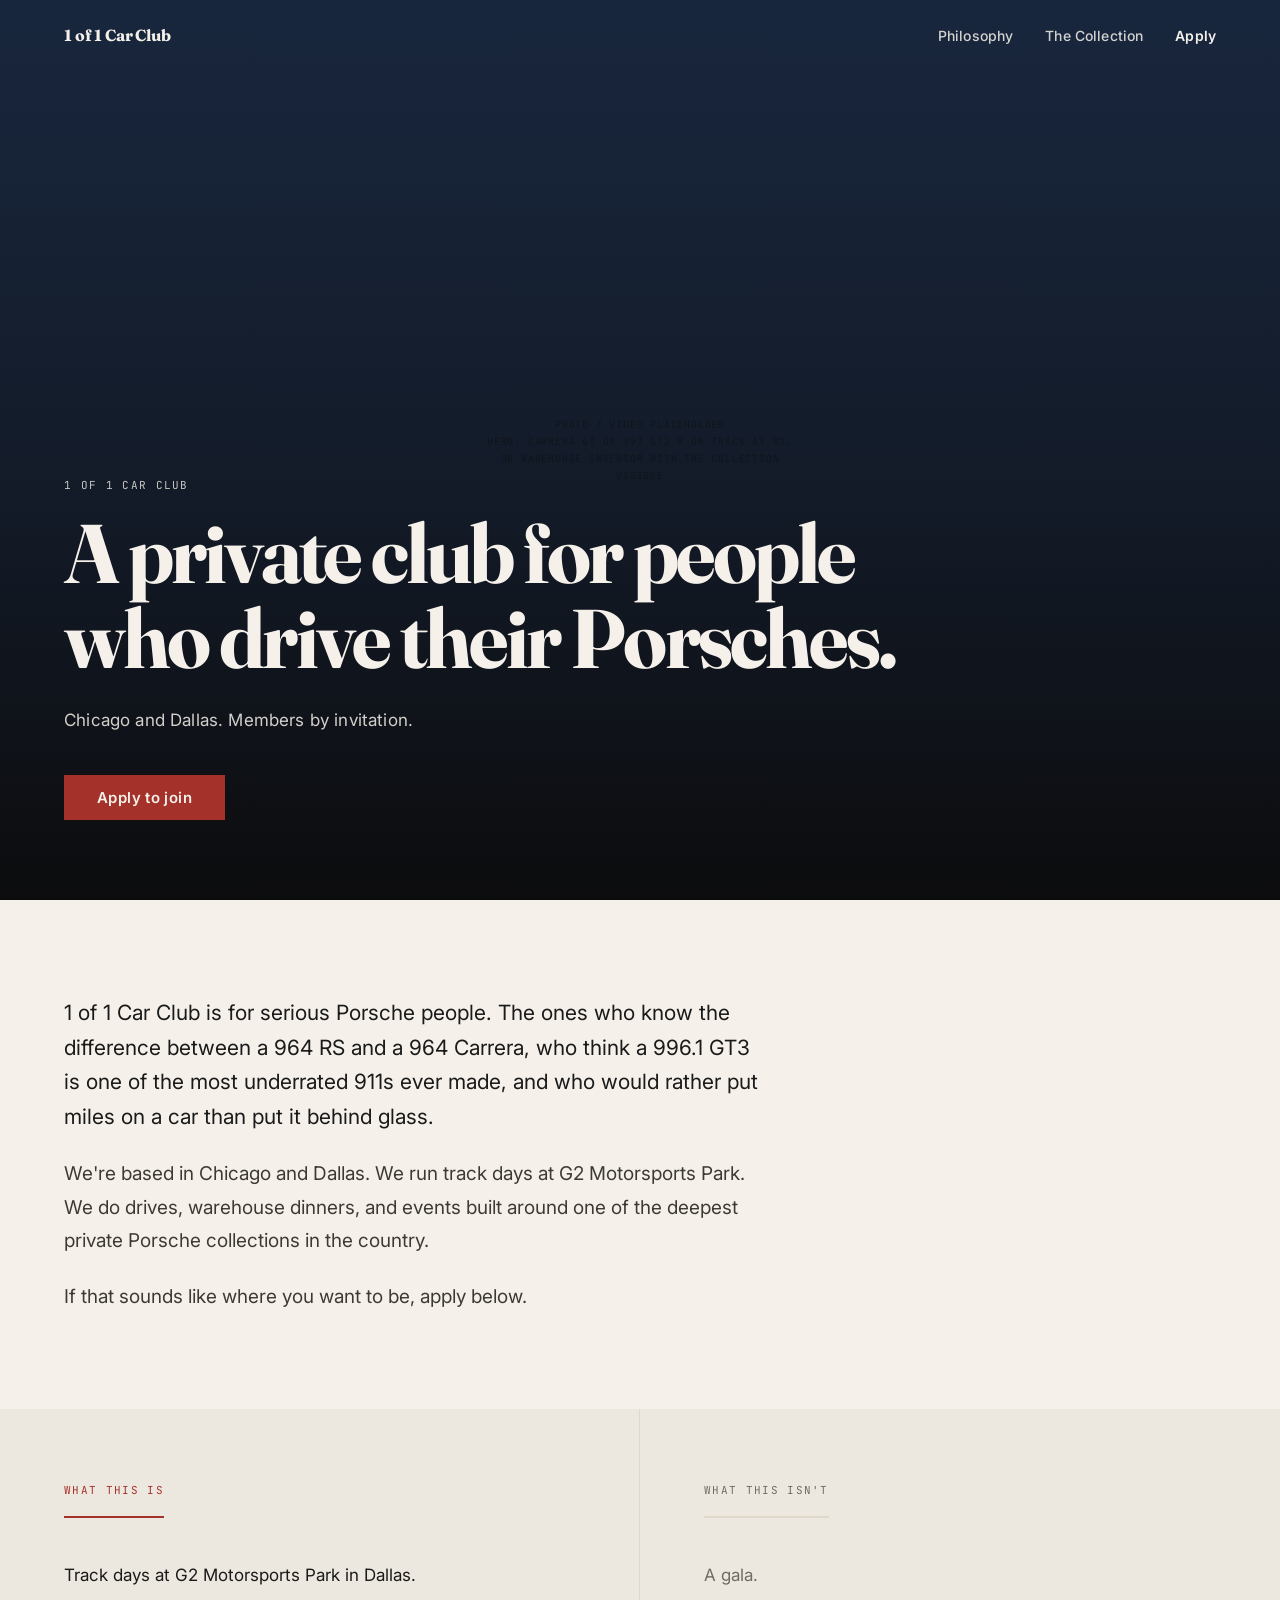
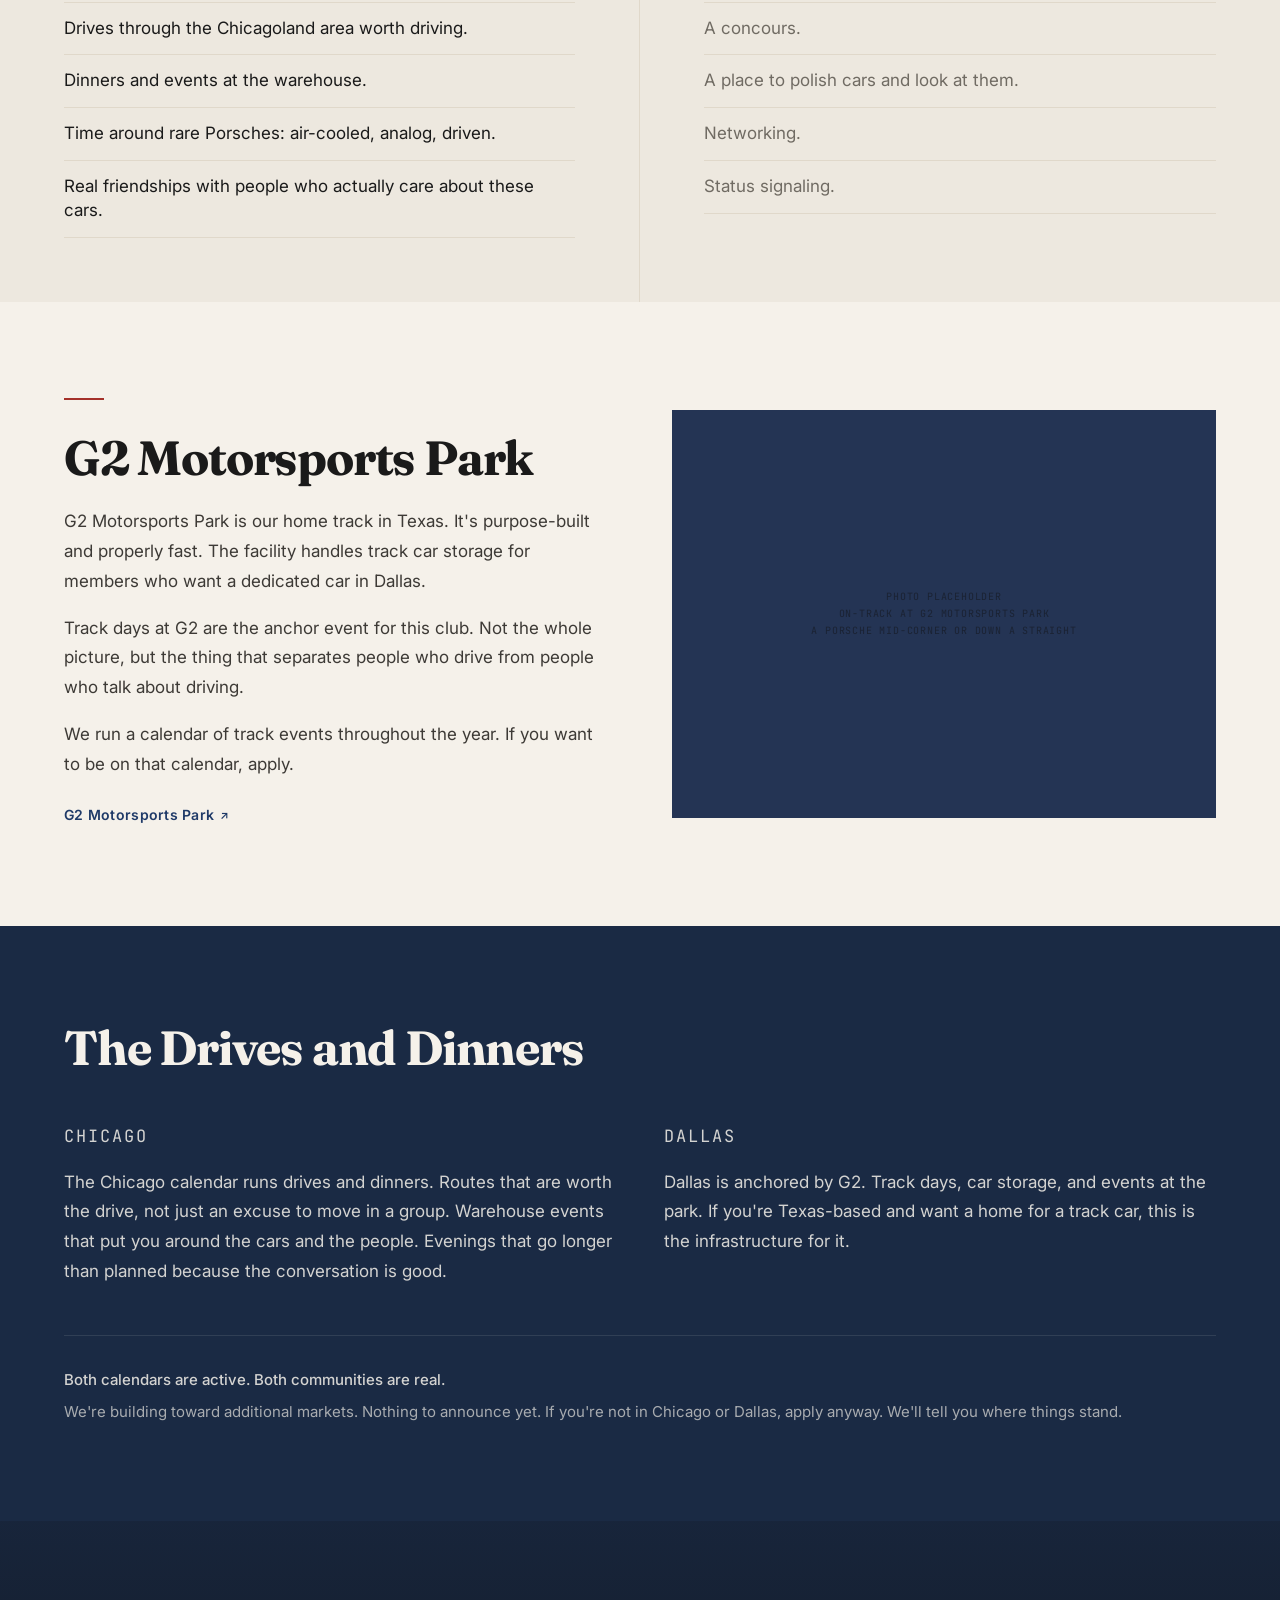
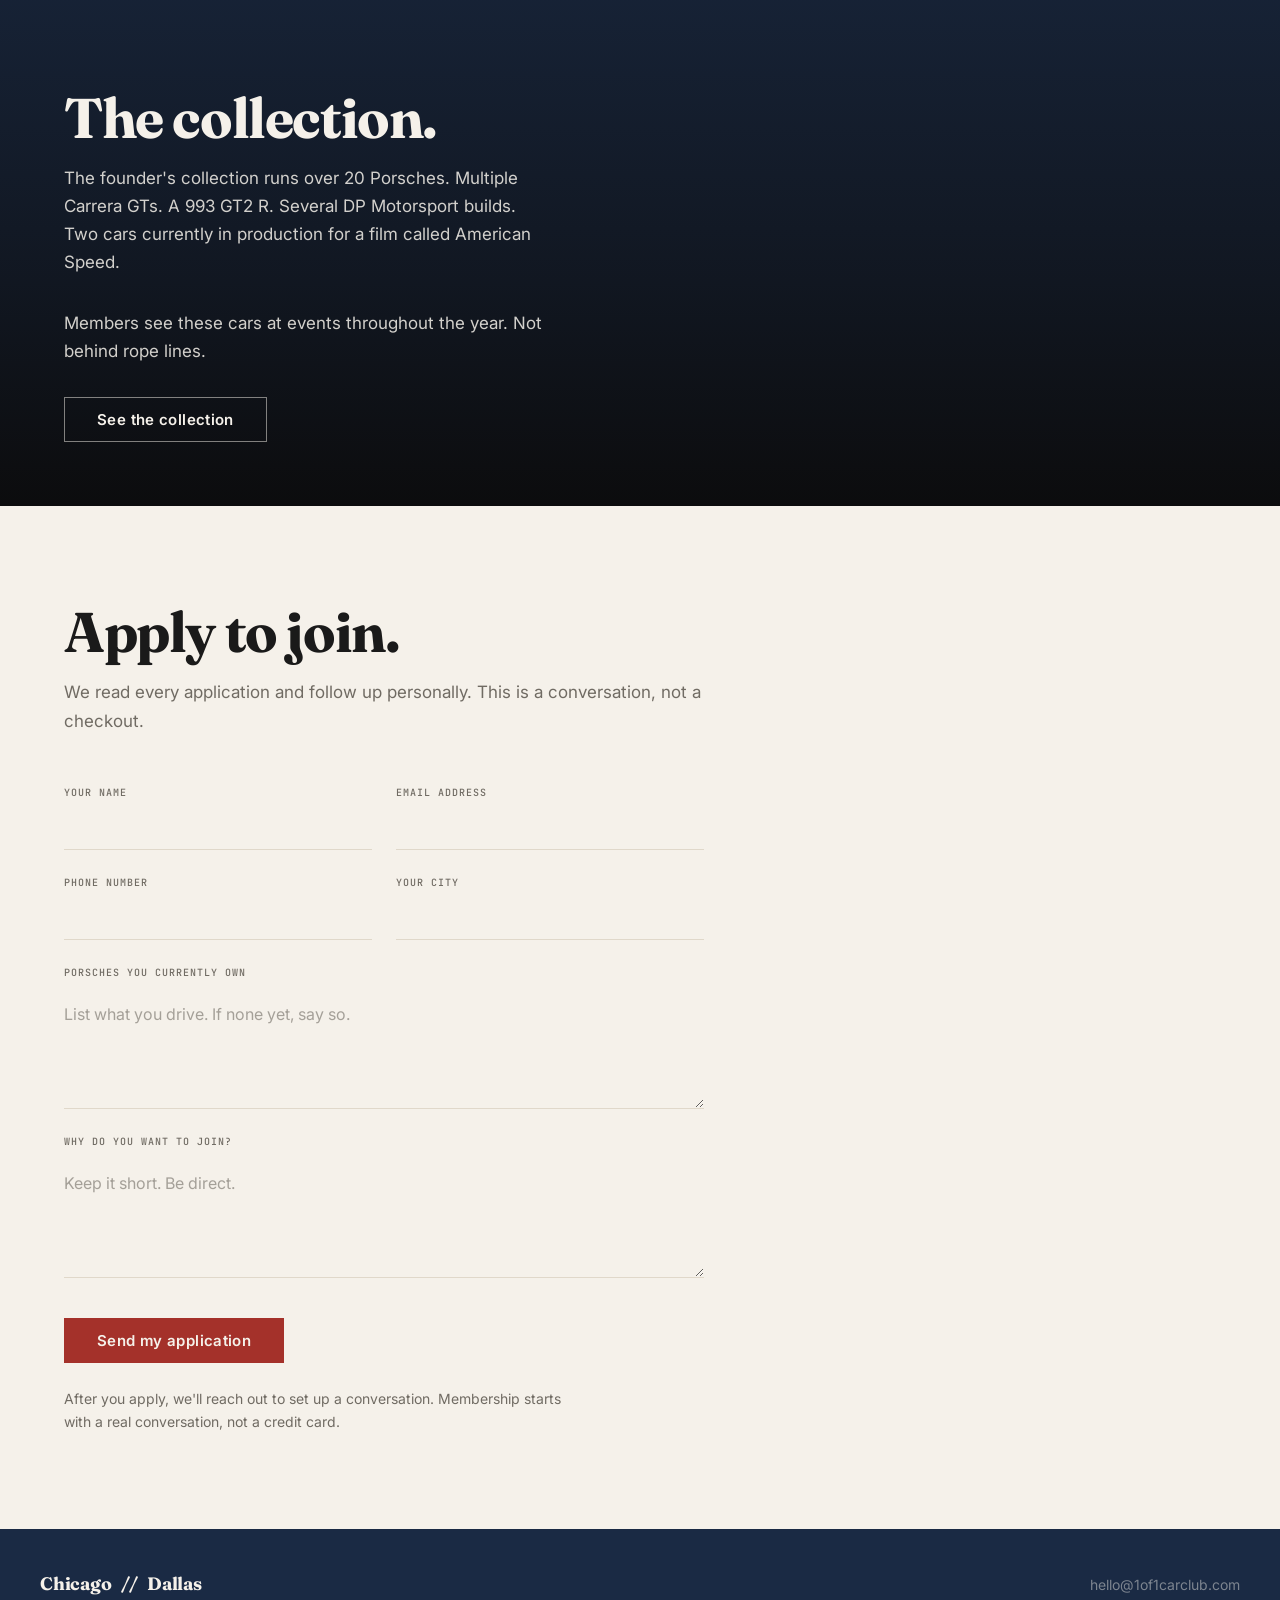
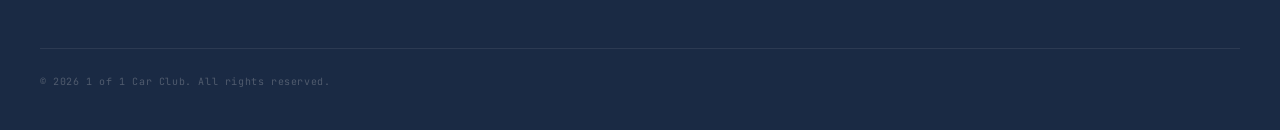
==== commit a9b73a1d: "Fix dark palette and text contrast on 1 of 1 Car Club site Issue 1: Remove brown/tan/olive colors an" ====
--- a/index.html
+++ b/index.html
@@ -170,8 +170,8 @@
           together. 993 GT2 R and a Carrera GT in frame together would be ideal.
           Shot from a low angle, cars in context, not isolated on white.
         -->
-        <div class="ph ph--featured" style="background-color: #332E28;">
-          <span class="ph__label" style="color: rgba(245,241,234,0.35);">Photo placeholder<br>Collection teaser: multiple cars in the warehouse,<br>moody, low angle. 993 GT2 R and Carrera GT together if possible.</span>
+        <div class="ph ph--featured" style="background-color: #1A2A44;">
+          <span class="ph__label" style="color: rgba(245,241,234,0.5);">Photo placeholder<br>Collection teaser: multiple cars in the warehouse,<br>moody, low angle. 993 GT2 R and Carrera GT together if possible.</span>
         </div>
         <div class="cars-teaser__overlay"></div>
       </div>
--- a/style.css
+++ b/style.css
@@ -16,10 +16,12 @@
   --charcoal:     #1A1A1A;
   --charcoal-mid: #3D3A36;
   --charcoal-lt:  #706B63;
-  --ink:          #0F0D0B;
+  --ink:          #1A2A44;
   --red:          #A4312A;
   --navy:         #1F3A68;
-  --placeholder:  #C4BAA8;
+  --navy-dark:    #1A2A44;
+  --navy-light:   #243454;
+  --sky-blue:     #7BA7BC;
 
   --font-serif: 'Fraunces', Georgia, serif;
   --font-sans:  'Inter', system-ui, -apple-system, sans-serif;
@@ -394,7 +396,7 @@
   display: flex;
   align-items: center;
   justify-content: center;
-  background-color: var(--placeholder);
+  background-color: var(--navy-light);
   position: relative;
   overflow: hidden;
   width: 100%;
@@ -418,7 +420,7 @@
   position: absolute;
   inset: 0;
   height: 100%;
-  background-color: #3E3830;
+  background-color: var(--navy-dark);
 }
 
 .ph--track {
@@ -433,7 +435,7 @@
   position: absolute;
   inset: 0;
   height: 100%;
-  background-color: #4A4238;
+  background-color: var(--navy-light);
 }
 
 .ph--strip {
@@ -442,7 +444,7 @@
 
 .ph--phil {
   aspect-ratio: 16 / 9;
-  background-color: #3E3830;
+  background-color: var(--navy-dark);
 }
 
 /* ============================================================
@@ -514,7 +516,7 @@
   font-size: 0.6875rem;
   letter-spacing: 0.12em;
   text-transform: uppercase;
-  color: rgba(245, 241, 234, 0.5);
+  color: rgba(245, 241, 234, 0.8);
   margin-bottom: var(--sp-4);
 }
 
@@ -531,7 +533,7 @@
 
 .hero__sub {
   font-size: 1.0625rem;
-  color: rgba(245, 241, 234, 0.65);
+  color: rgba(245, 241, 234, 0.85);
   margin-bottom: var(--sp-10);
   letter-spacing: 0.01em;
 }
@@ -711,7 +713,7 @@
 
 .events__city p {
   font-size: 1.0625rem;
-  color: rgba(245, 241, 234, 0.65);
+  color: rgba(245, 241, 234, 0.85);
   line-height: 1.75;
 }
 
@@ -721,7 +723,7 @@
 
 .events__foot p {
   font-size: 0.9375rem;
-  color: rgba(245, 241, 234, 0.4);
+  color: rgba(245, 241, 234, 0.65);
   line-height: 1.65;
 }
 
@@ -730,7 +732,7 @@
 }
 
 .events__foot strong {
-  color: rgba(245, 241, 234, 0.65);
+  color: rgba(245, 241, 234, 0.85);
   font-weight: 500;
 }
 
@@ -740,14 +742,15 @@
 
 .cars-teaser {
   position: relative;
+  min-height: 65vh;
+  display: flex;
+  align-items: flex-end;
   overflow: hidden;
-  padding: 0;
 }
 
 .cars-teaser__media {
-  position: relative;
-  height: 65vh;
-  min-height: 380px;
+  position: absolute;
+  inset: 0;
 }
 
 .cars-teaser__overlay {
@@ -755,19 +758,22 @@
   inset: 0;
   z-index: 1;
   background: linear-gradient(
-    105deg,
-    rgba(10, 8, 6, 0.82) 0%,
-    rgba(10, 8, 6, 0.45) 55%,
-    rgba(10, 8, 6, 0.08) 100%
+    to top,
+    rgba(10, 8, 6, 0.88) 0%,
+    rgba(10, 8, 6, 0.55) 40%,
+    rgba(10, 8, 6, 0.15) 100%
   );
 }
 
+/* Suppress placeholder label text — invisible behind gradient anyway */
+.cars-teaser .ph__label {
+  display: none;
+}
+
 .cars-teaser__content {
-  position: absolute;
-  bottom: 0;
-  left: 0;
-  right: 0;
+  position: relative;
   z-index: 2;
+  width: 100%;
 }
 
 .cars-teaser__content .wrap {
@@ -783,7 +789,7 @@
 
 .cars-teaser__content p {
   font-size: 1.0625rem;
-  color: rgba(245, 241, 234, 0.65);
+  color: rgba(245, 241, 234, 0.85);
   max-width: 480px;
   margin-bottom: var(--sp-8);
   line-height: 1.65;
@@ -1463,7 +1469,7 @@
   position: absolute;
   inset: 0;
   height: 100%;
-  background-color: #4A4238;
+  background-color: var(--navy-light);
 }
 
 .car-card__placeholder--featured::before {
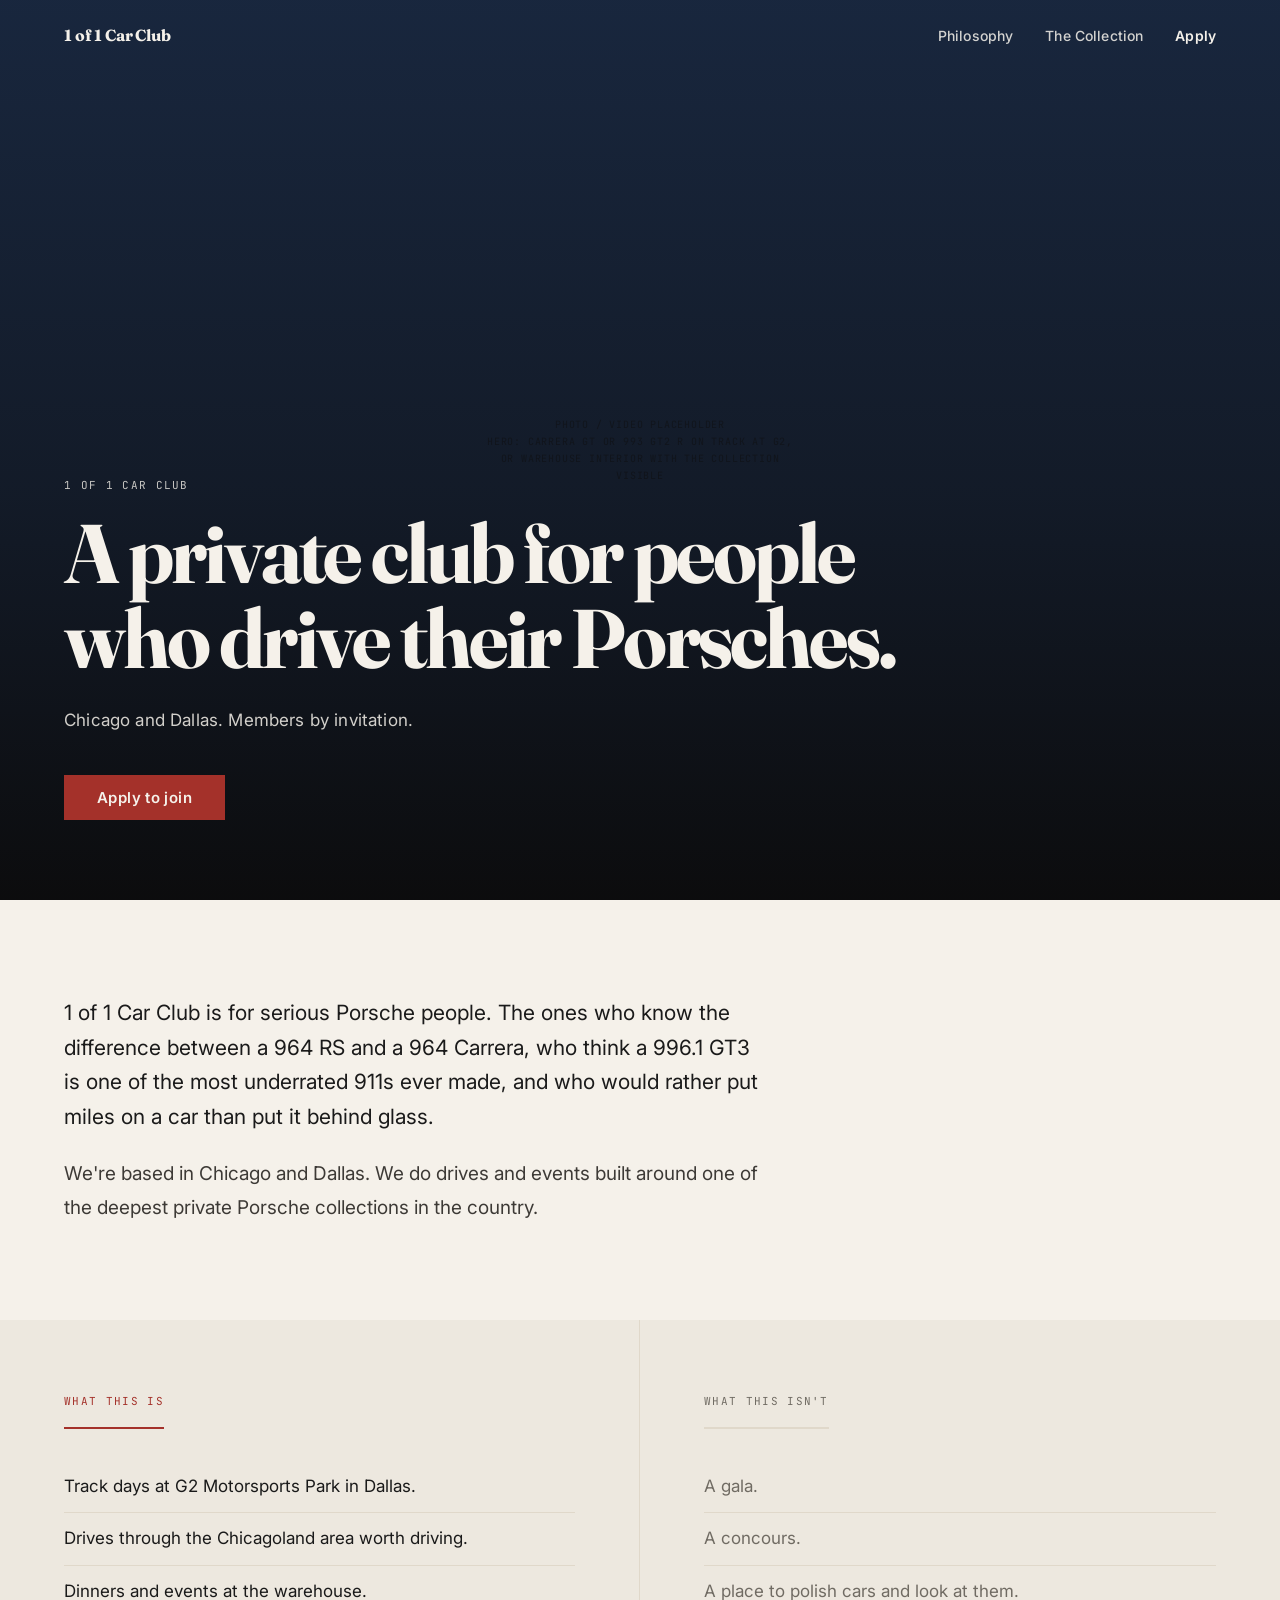
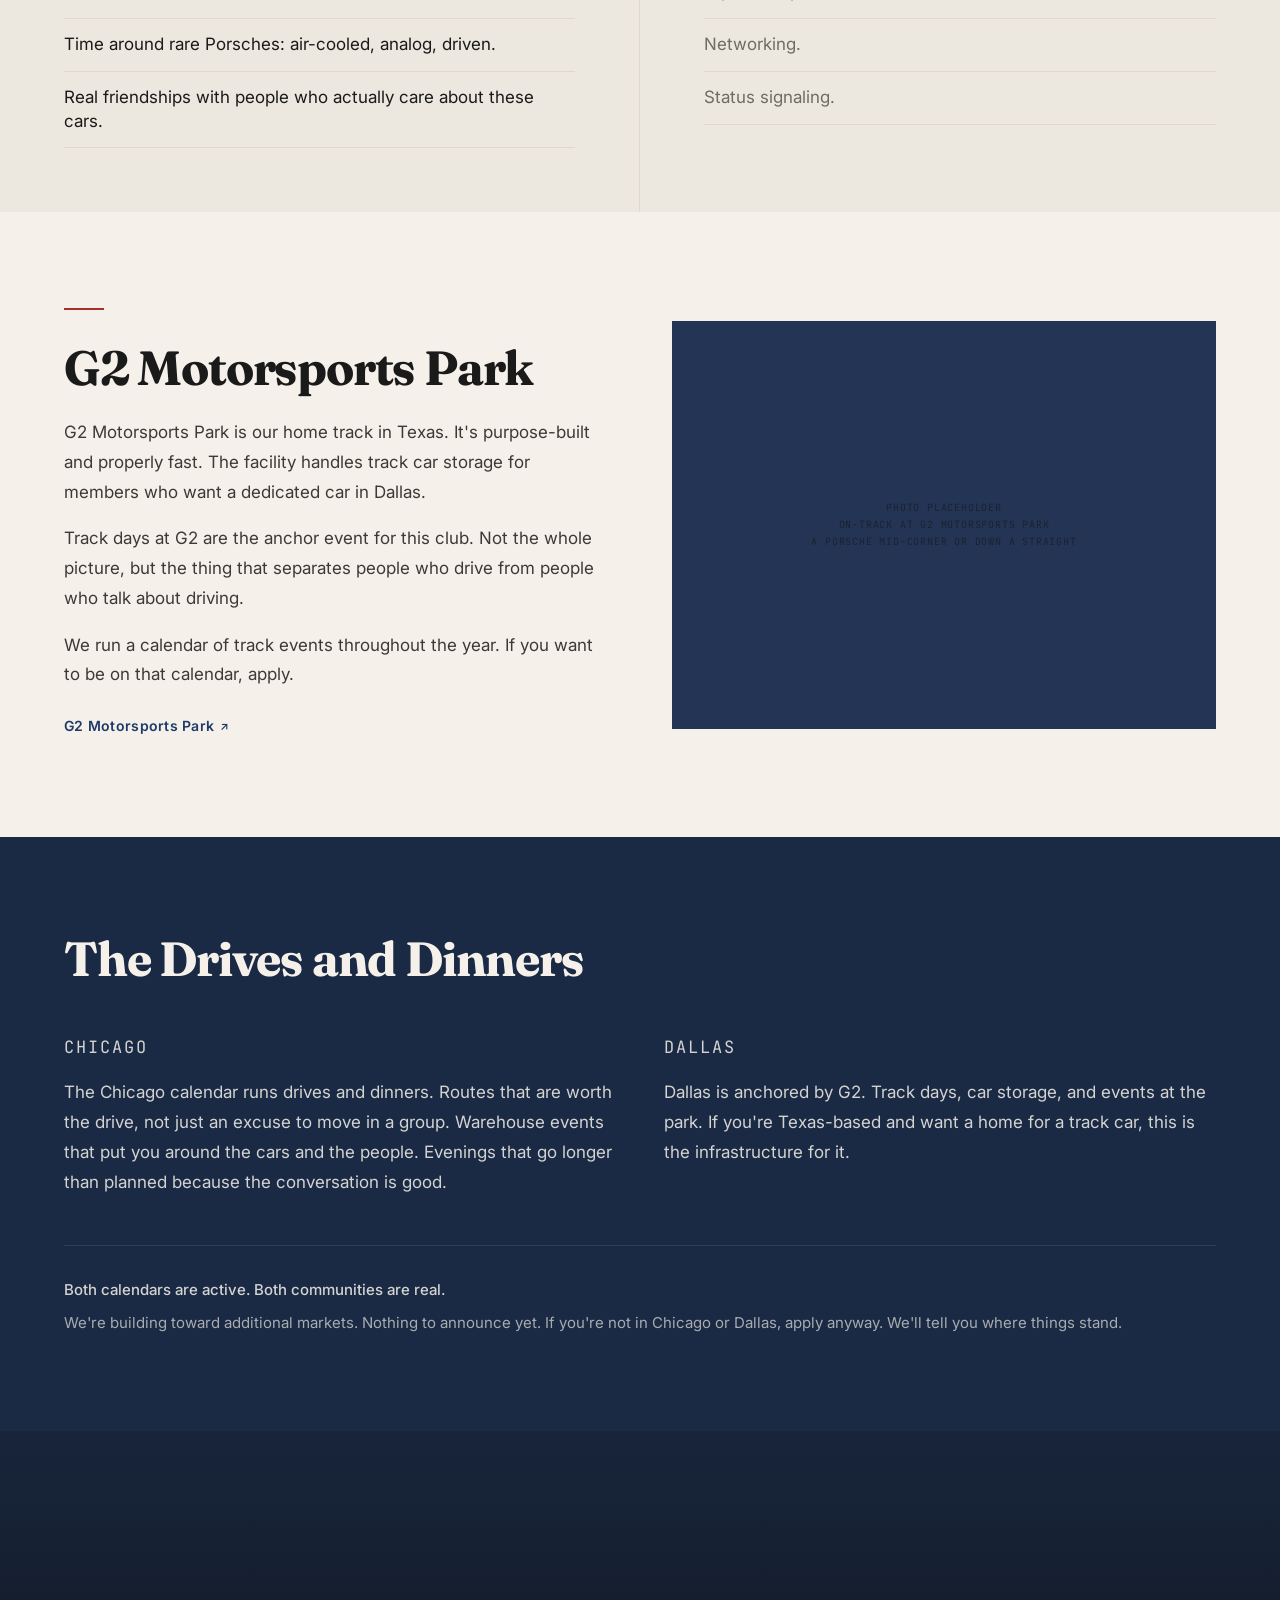
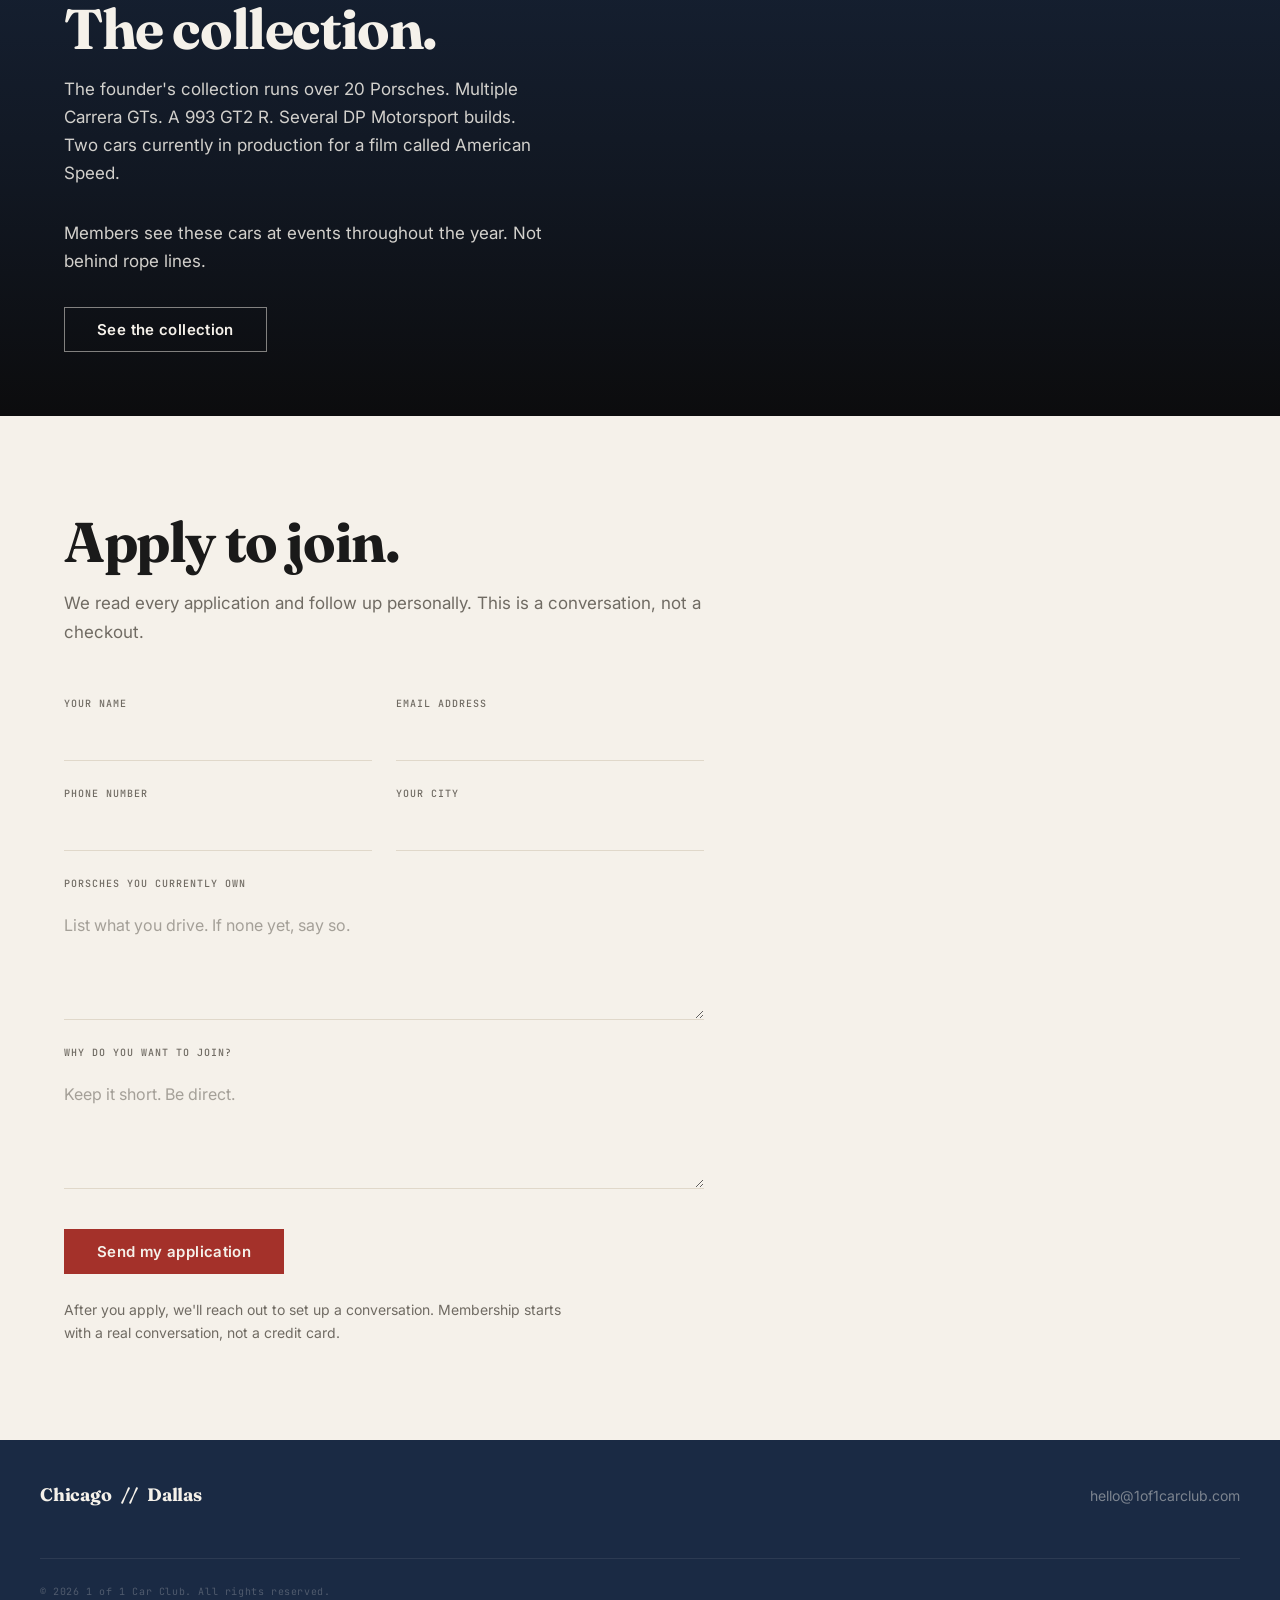
==== commit 7a770710: "Simplify pitch section content Removed redundant text about track days and application." ====
--- a/index.html
+++ b/index.html
@@ -74,8 +74,7 @@
       <div class="wrap">
         <div class="pitch__text reveal">
           <p>1 of 1 Car Club is for serious Porsche people. The ones who know the difference between a 964 RS and a 964 Carrera, who think a 996.1 GT3 is one of the most underrated 911s ever made, and who would rather put miles on a car than put it behind glass.</p>
-          <p>We're based in Chicago and Dallas. We run track days at G2 Motorsports Park. We do drives, warehouse dinners, and events built around one of the deepest private Porsche collections in the country.</p>
-          <p>If that sounds like where you want to be, apply below.</p>
+          <p>We're based in Chicago and Dallas. We do drives and events built around one of the deepest private Porsche collections in the country.</p>
         </div>
       </div>
     </section>
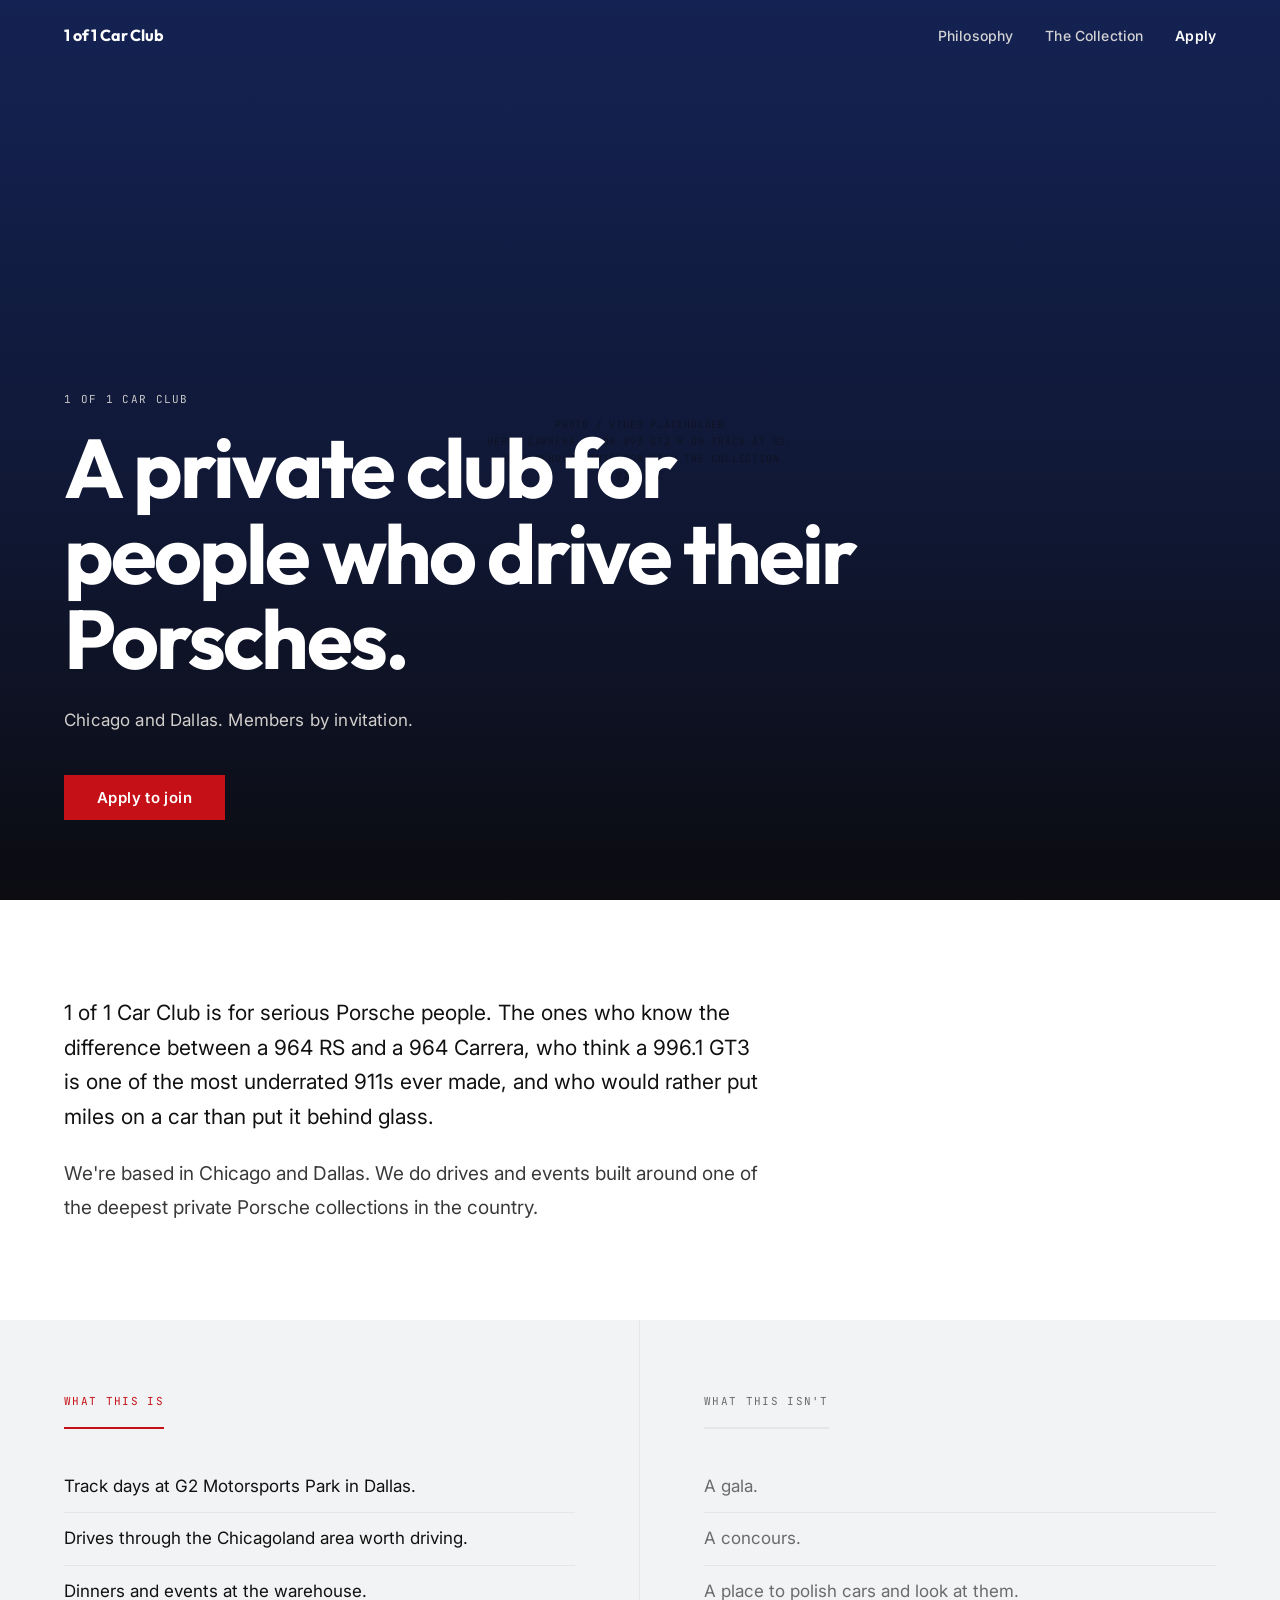
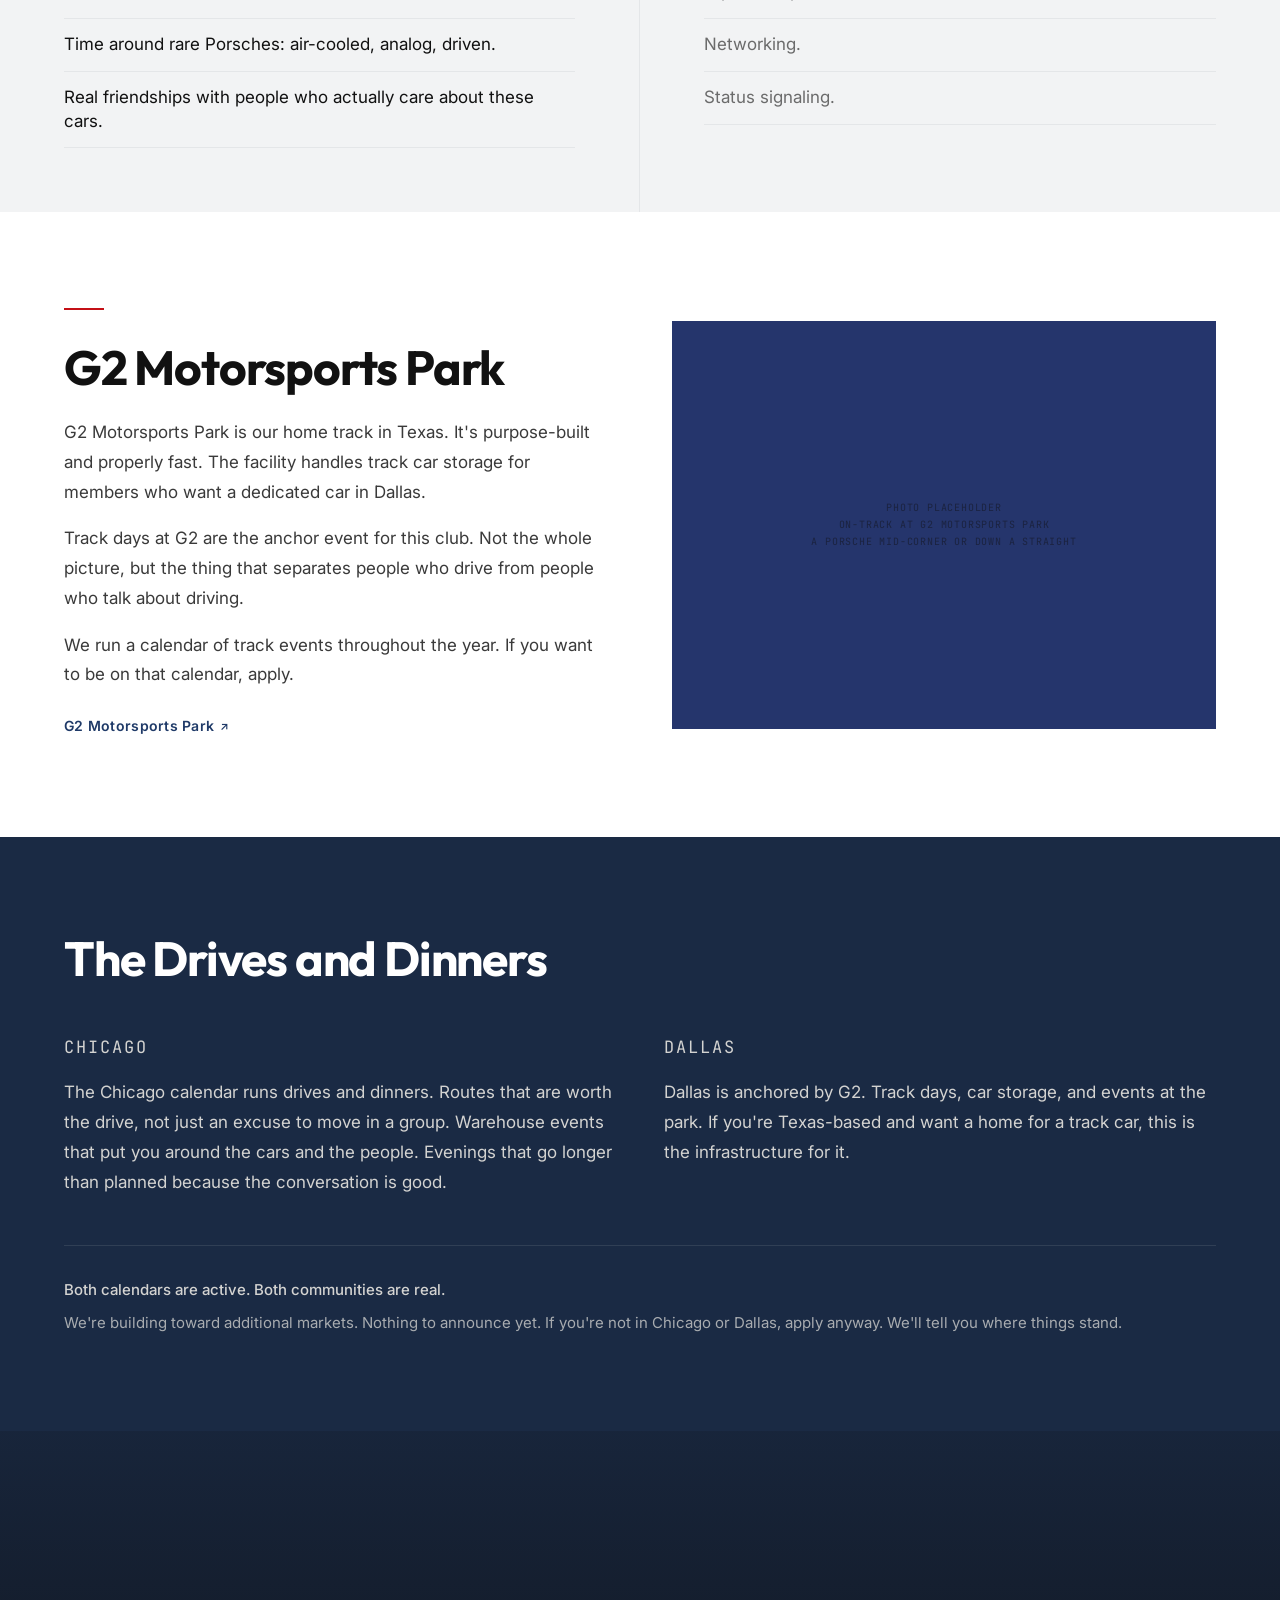
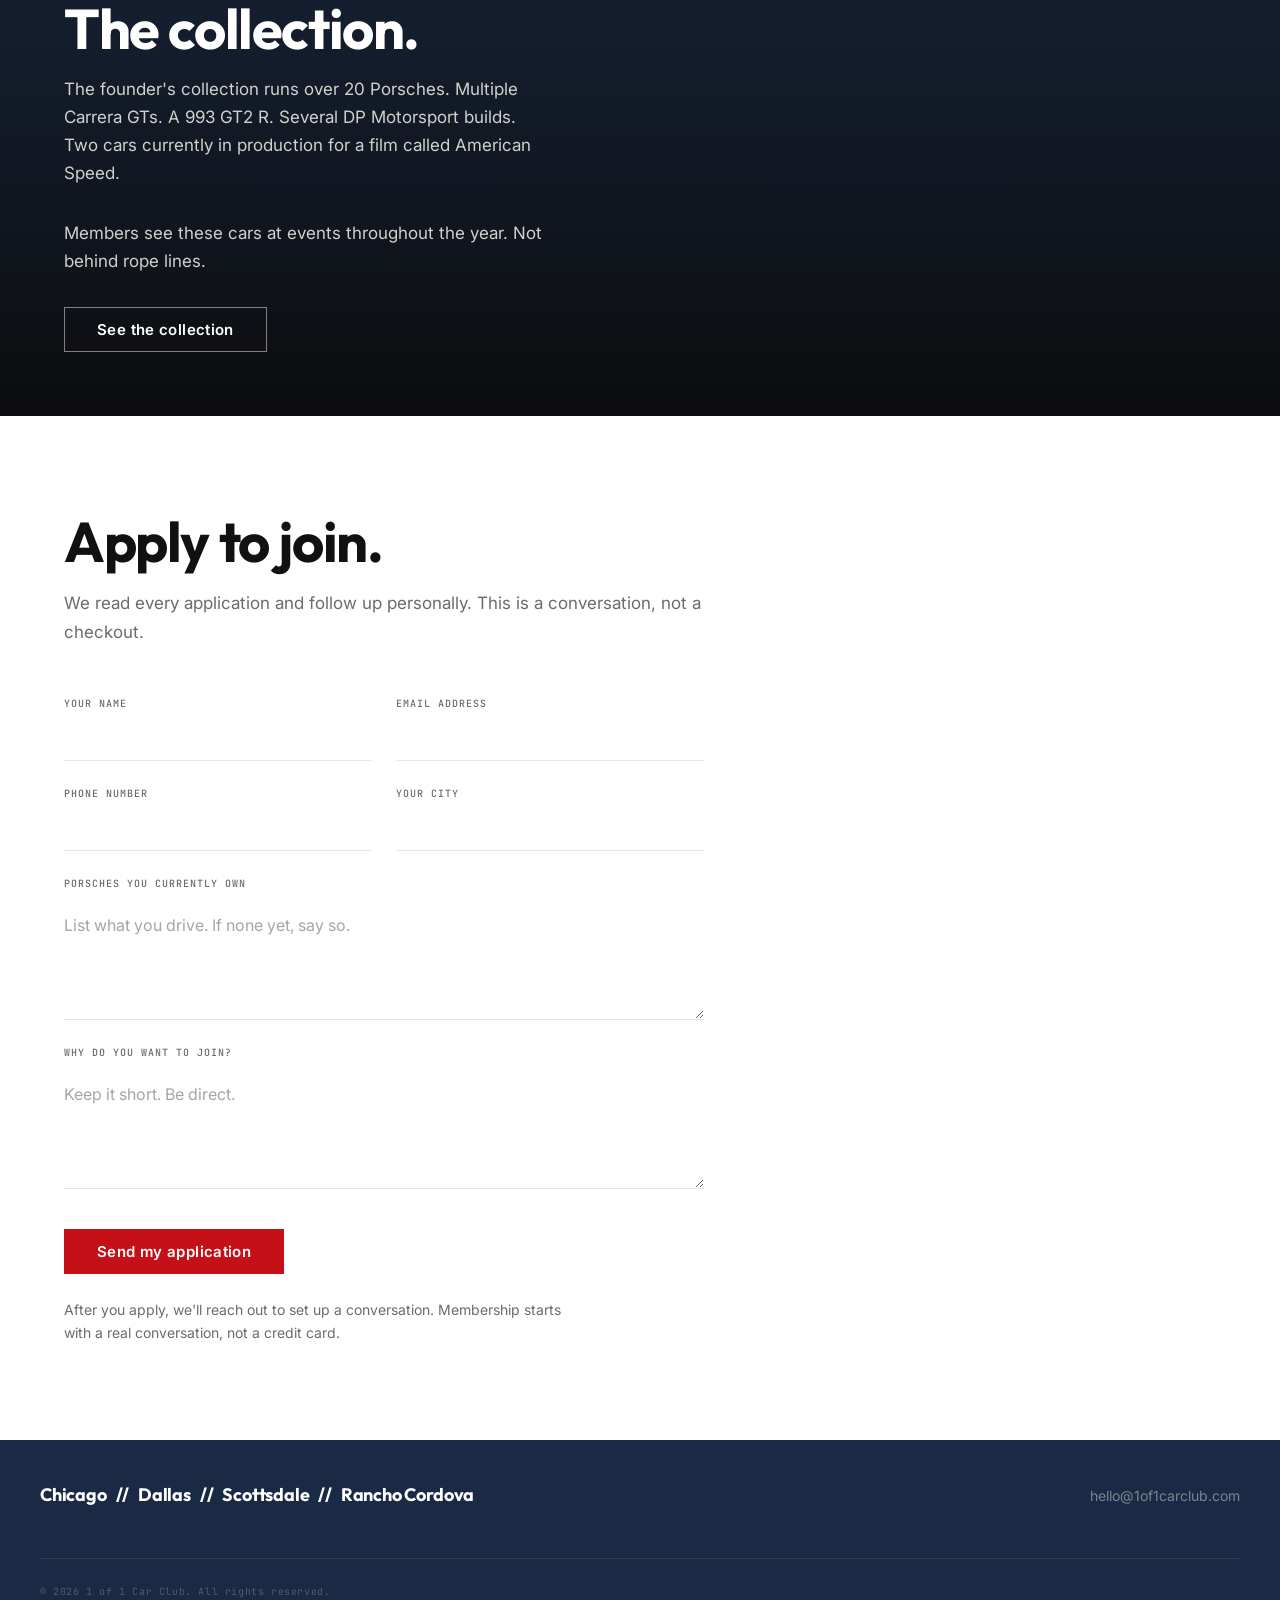
==== commit 8e4bab3f: "Update location listings in navigation and footer Added additional locations to the navigation overl" ====
--- a/index.html
+++ b/index.html
@@ -42,7 +42,7 @@
       <a href="collection.html">The Collection</a>
       <a href="#apply">Apply to join</a>
     </nav>
-    <p class="nav__overlay-locs">Chicago &nbsp;&bull;&nbsp; Dallas</p>
+    <p class="nav__overlay-locs">Chicago &nbsp;&bull;&nbsp; Dallas &nbsp;&bull;&nbsp; Scottsdale &nbsp;&bull;&nbsp; Rancho Cordova</p>
   </div>
 
   <main>
@@ -296,7 +296,7 @@
   <!-- ===================== FOOTER ===================== -->
   <footer class="footer">
     <div class="footer__inner">
-      <div class="footer__locs">Chicago&ensp;//&ensp;Dallas</div>
+      <div class="footer__locs">Chicago&ensp;//&ensp;Dallas&ensp;//&ensp;Scottsdale&ensp;//&ensp;Rancho Cordova</div>
       <div class="footer__contact">
         <a href="mailto:hello@1of1carclub.com">hello@1of1carclub.com</a>
       </div>
--- a/style.css
+++ b/style.css
@@ -3,27 +3,27 @@
    Phase 2 Build
    ============================================================ */
 
-@import url('https://fonts.googleapis.com/css2?family=Fraunces:ital,opsz,wght@0,9..144,300;0,9..144,700;0,9..144,900;1,9..144,400;1,9..144,700&family=Inter:wght@400;500;600&family=JetBrains+Mono:wght@400;500&display=swap');
+@import url('https://fonts.googleapis.com/css2?family=Outfit:ital,wght@0,300;0,400;0,500;0,600;0,700;1,300;1,400;1,500&family=Inter:wght@400;500;600&family=JetBrains+Mono:wght@400;500&display=swap');
 
 /* ============================================================
    VARIABLES
    ============================================================ */
 
 :root {
-  --cream:        #F5F1EA;
-  --cream-mid:    #EDE8DF;
-  --cream-dark:   #E0D8CA;
-  --charcoal:     #1A1A1A;
-  --charcoal-mid: #3D3A36;
-  --charcoal-lt:  #706B63;
+  --cream:        #FFFFFF;
+  --cream-mid:    #F2F3F4;
+  --cream-dark:   #E4E6E8;
+  --charcoal:     #111111;
+  --charcoal-mid: #3A3A3A;
+  --charcoal-lt:  #6B6B6B;
   --ink:          #1A2A44;
-  --red:          #A4312A;
+  --red:          #C41016;
   --navy:         #1F3A68;
-  --navy-dark:    #1A2A44;
-  --navy-light:   #243454;
-  --sky-blue:     #7BA7BC;
-
-  --font-serif: 'Fraunces', Georgia, serif;
+  --navy-dark:    #15255C;
+  --navy-light:   #25356C;
+  --sky-blue:     #2FB8EC;
+
+  --font-serif: 'Outfit', sans-serif;
   --font-sans:  'Inter', system-ui, -apple-system, sans-serif;
   --font-mono:  'JetBrains Mono', 'Courier New', monospace;
 
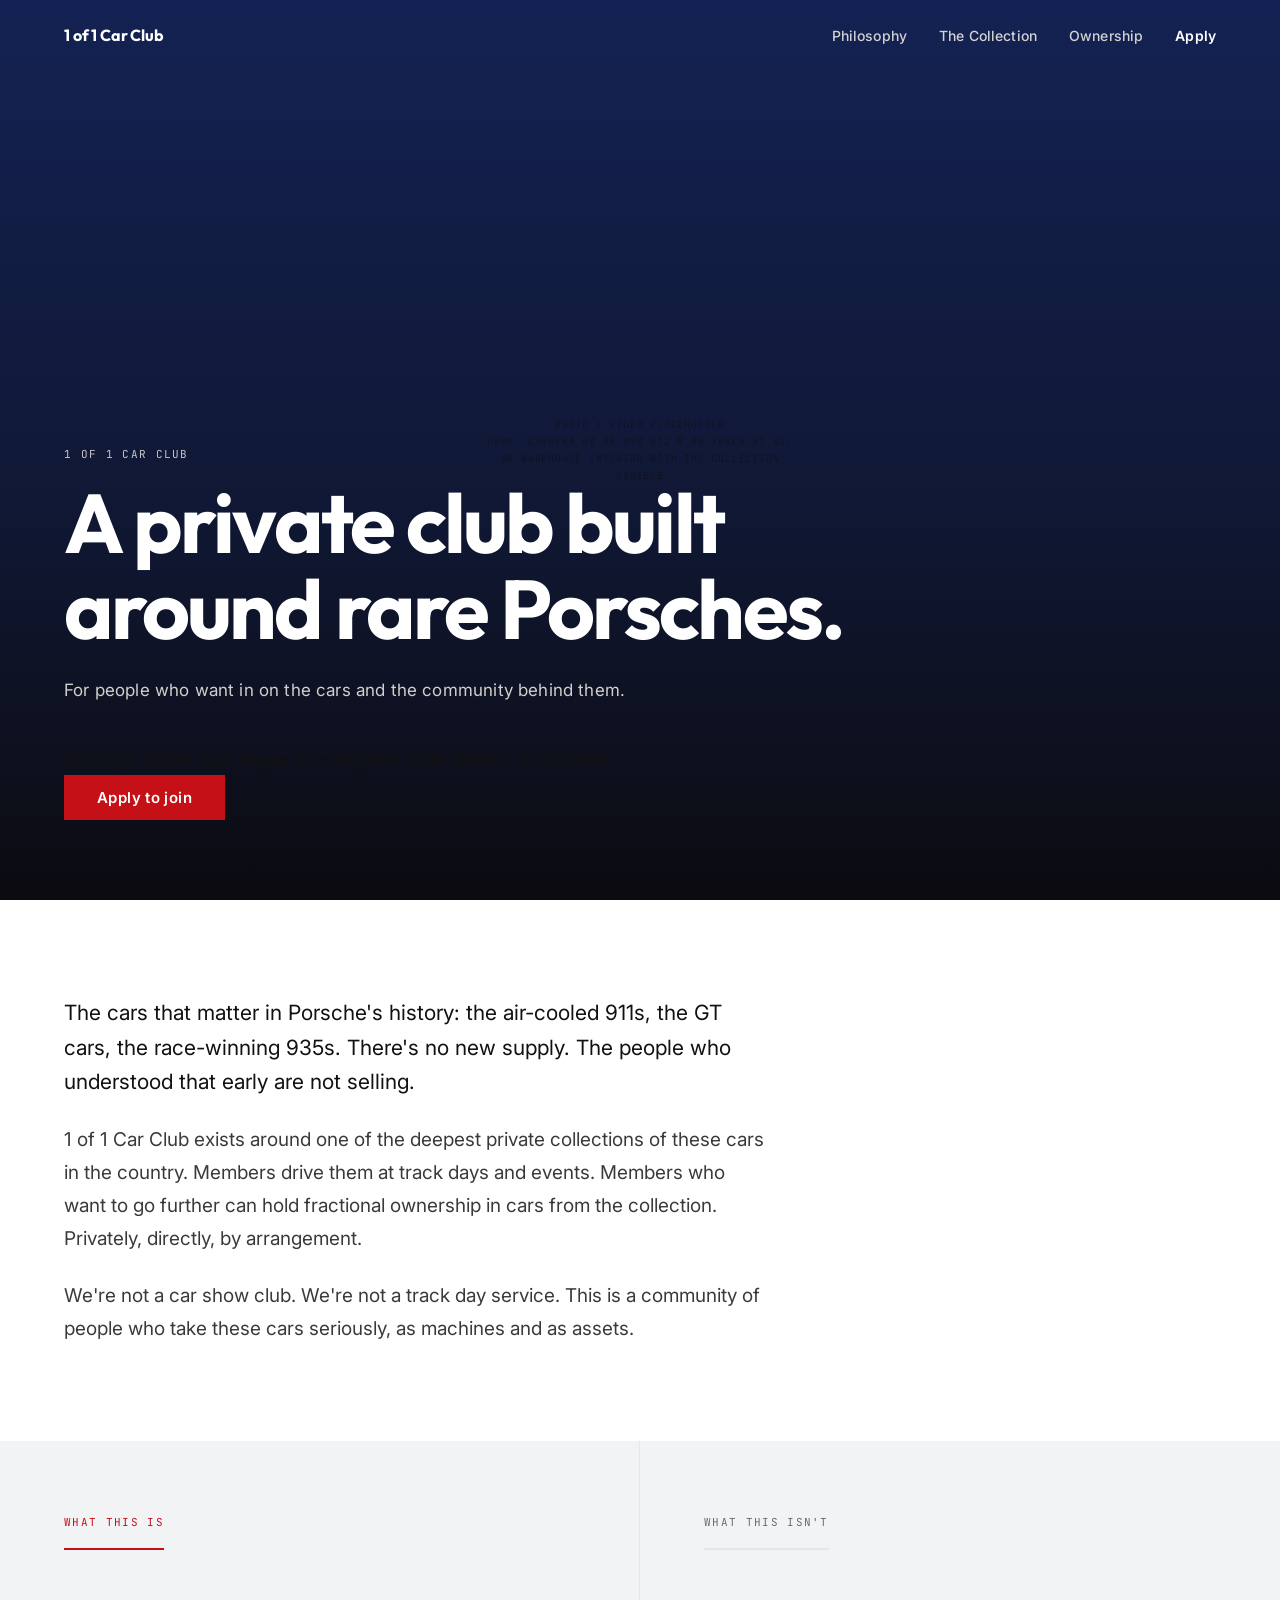
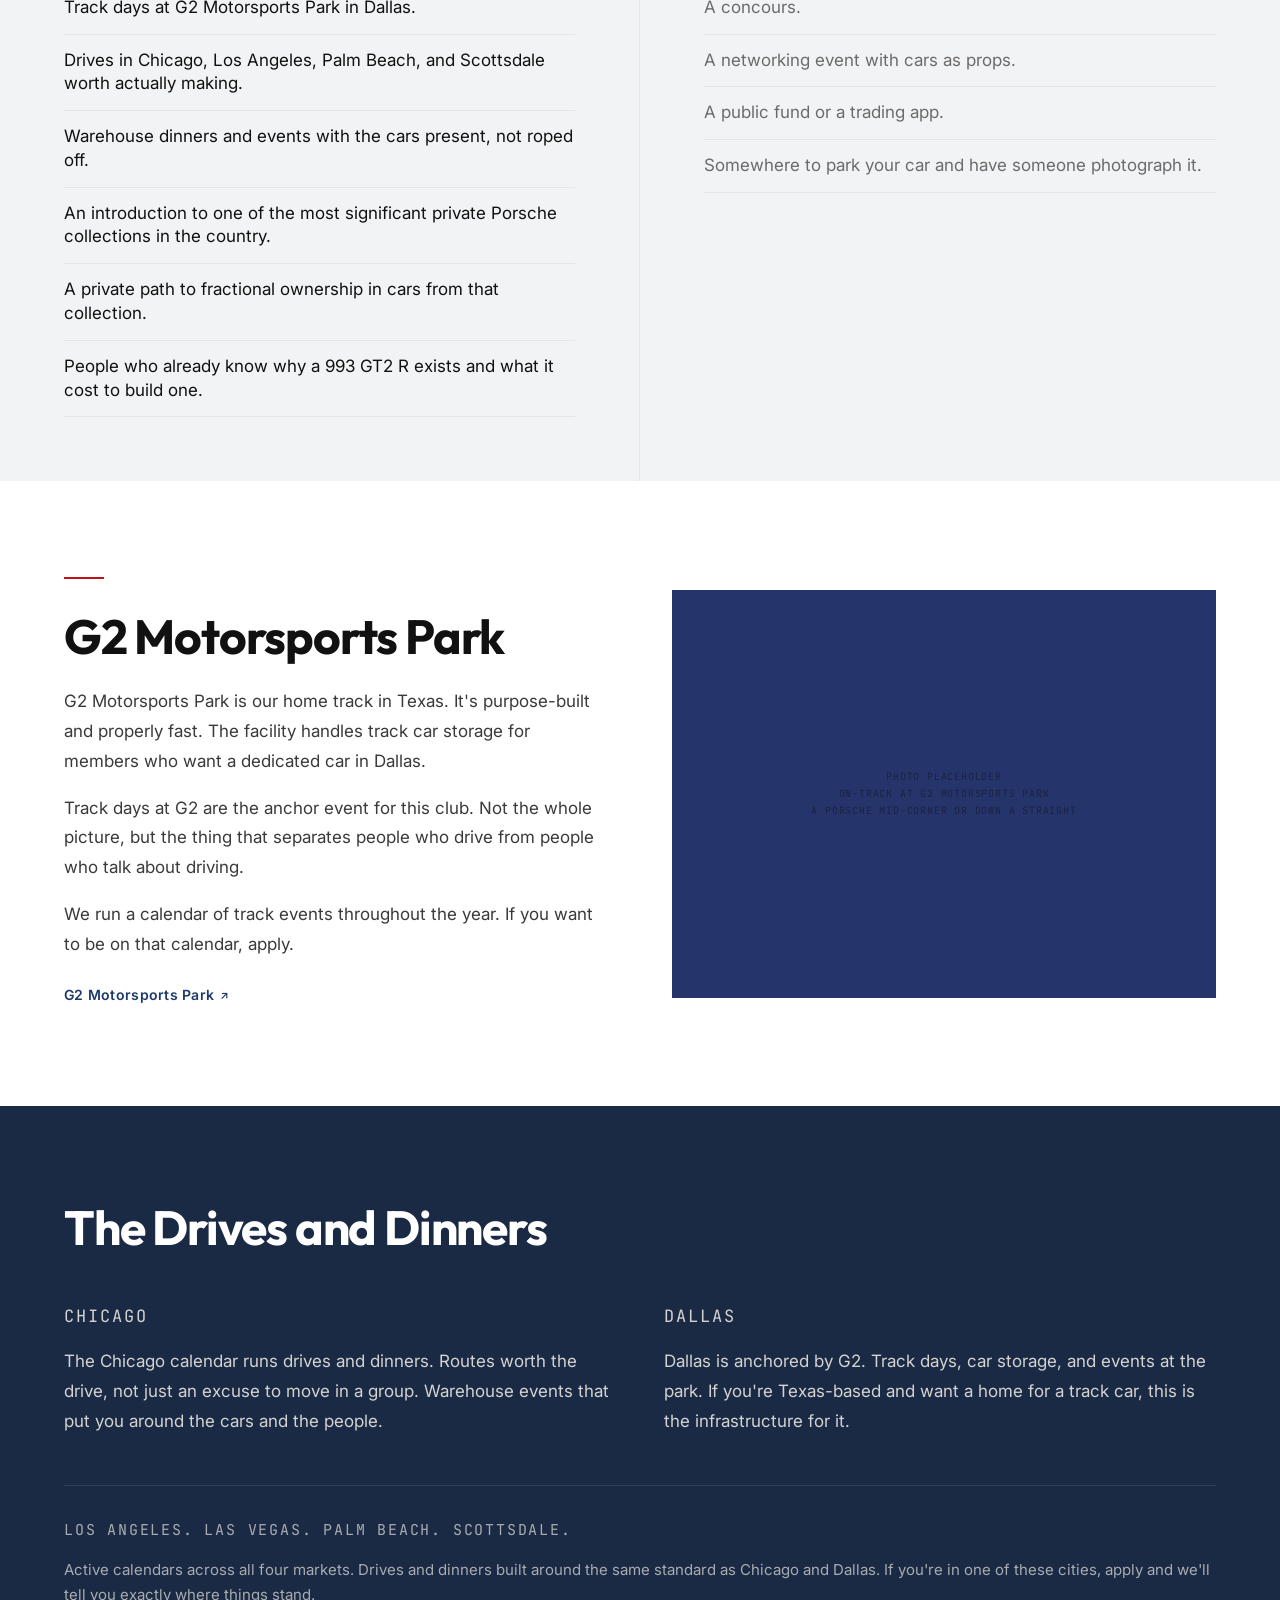
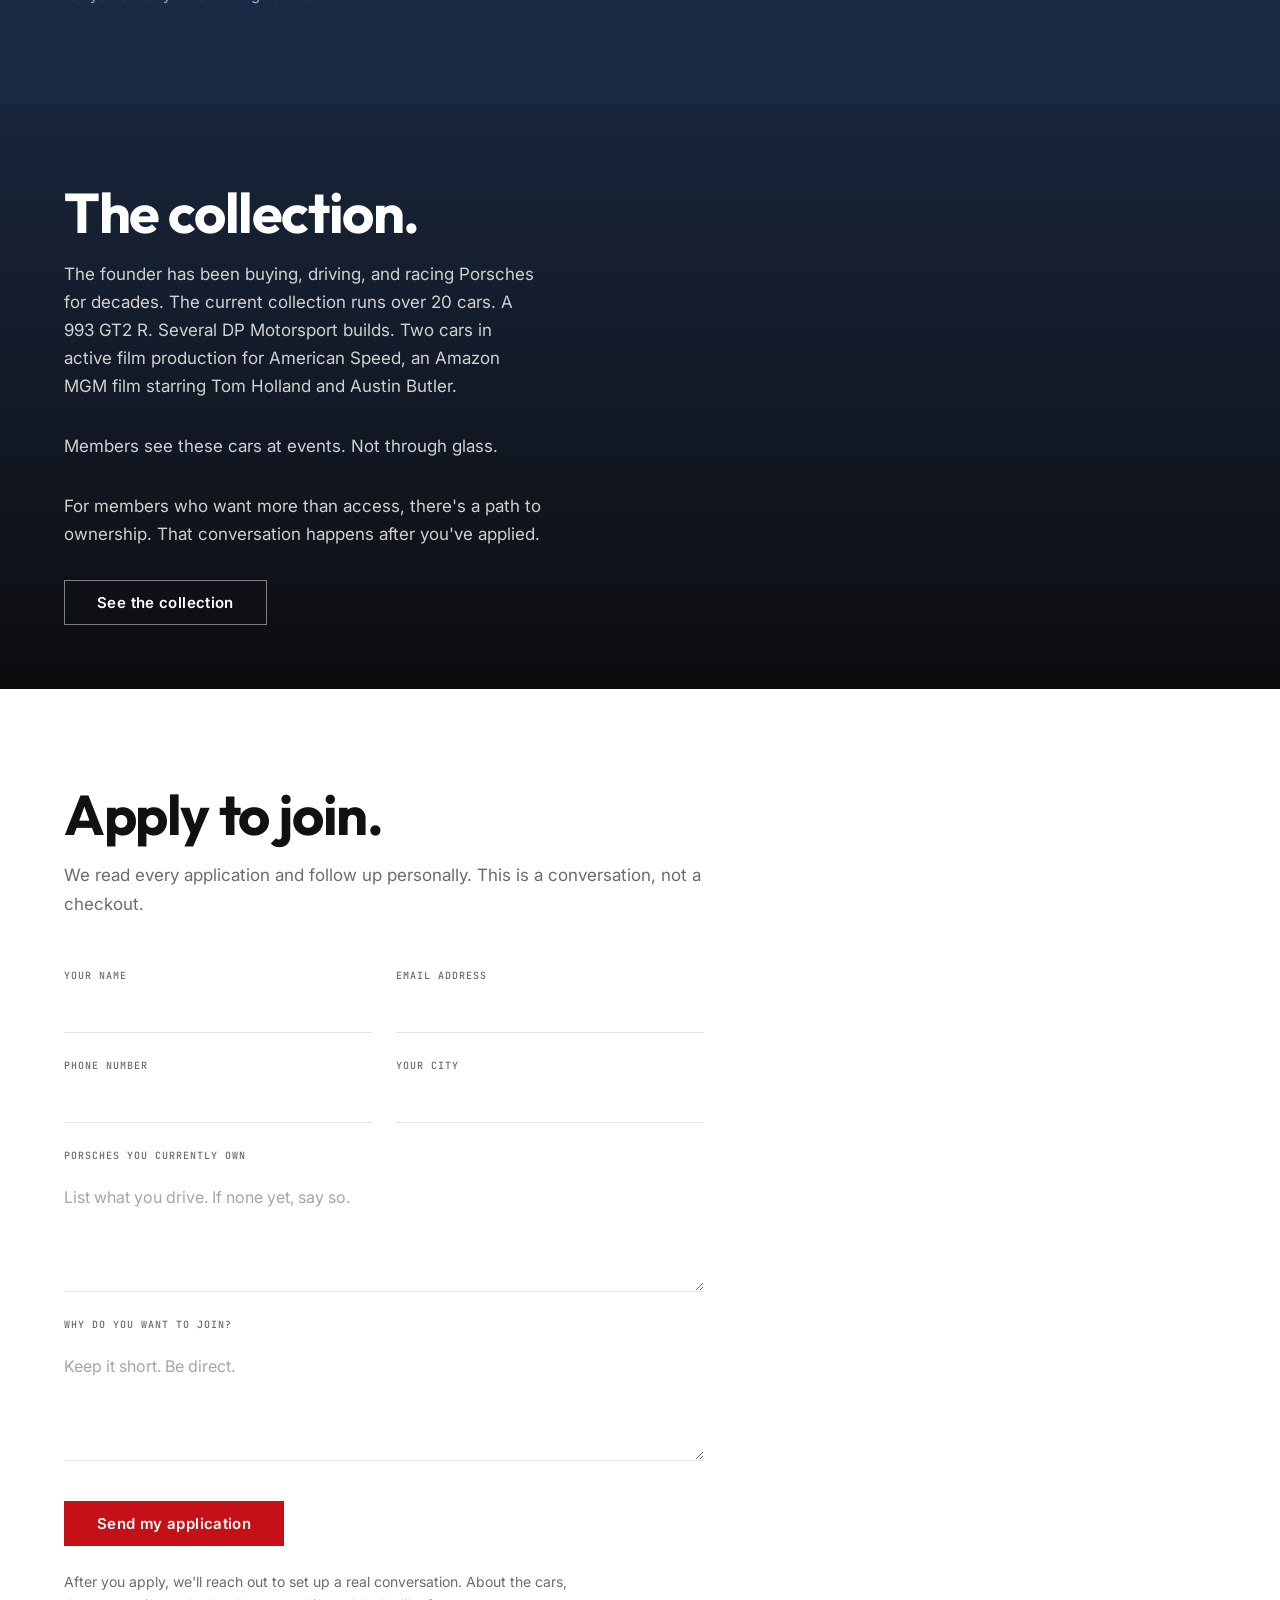
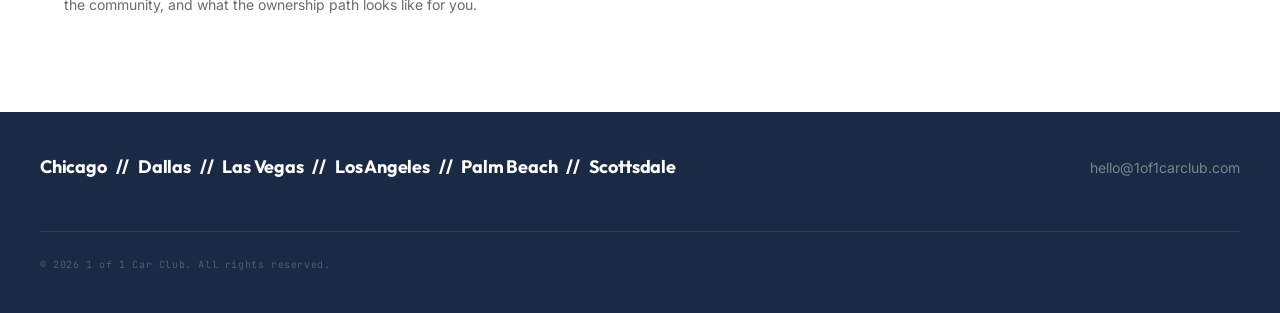
==== commit 4caf2a1e: "Update website copy, expand to six cities, add ownership page - Updated all location strings to six " ====
--- a/index.html
+++ b/index.html
@@ -4,7 +4,7 @@
   <meta charset="UTF-8">
   <meta name="viewport" content="width=device-width, initial-scale=1.0">
   <title>1 of 1 Car Club | A Porsche club for people who drive their cars. Chicago and Dallas.</title>
-  <meta name="description" content="A private Porsche club based in Chicago and Dallas. Track days at G2 Motorsports Park, drives, warehouse dinners, and time around one of the deepest private Porsche collections in the country.">
+  <meta name="description" content="A private Porsche club in Chicago, Dallas, Las Vegas, Los Angeles, Palm Beach, and Scottsdale. Track days, drives, warehouse dinners, and a path to owning pieces of one of the most significant private Porsche collections in the country.">
 
   <!-- Open Graph -->
   <meta property="og:type" content="website">
@@ -25,6 +25,7 @@
       <ul class="nav__links" role="list">
         <li><a href="philosophy.html">Philosophy</a></li>
         <li><a href="collection.html">The Collection</a></li>
+        <li><a href="ownership.html">Ownership</a></li>
         <li><a href="#apply" class="nav__apply">Apply</a></li>
       </ul>
       <button class="nav__burger" id="burger" aria-label="Open menu" aria-expanded="false">
@@ -40,9 +41,10 @@
     <nav>
       <a href="philosophy.html">Philosophy</a>
       <a href="collection.html">The Collection</a>
+      <a href="ownership.html">Ownership</a>
       <a href="#apply">Apply to join</a>
     </nav>
-    <p class="nav__overlay-locs">Chicago &nbsp;&bull;&nbsp; Dallas &nbsp;&bull;&nbsp; Scottsdale &nbsp;&bull;&nbsp; Rancho Cordova</p>
+    <p class="nav__overlay-locs">Chicago &nbsp;&bull;&nbsp; Dallas &nbsp;&bull;&nbsp; Las Vegas &nbsp;&bull;&nbsp; Los Angeles &nbsp;&bull;&nbsp; Palm Beach &nbsp;&bull;&nbsp; Scottsdale</p>
   </div>
 
   <main>
@@ -63,8 +65,9 @@
       <div class="hero__overlay"></div>
       <div class="hero__content">
         <p class="hero__kicker">1 of 1 Car Club</p>
-        <h1 class="hero__headline reveal">A private club for people who drive their Porsches.</h1>
-        <p class="hero__sub reveal reveal-delay-1">Chicago and Dallas. Members by invitation.</p>
+        <h1 class="hero__headline reveal">A private club built around rare Porsches.</h1>
+        <p class="hero__sub reveal reveal-delay-1">For people who want in on the cars and the community behind them.</p>
+        <p class="hero__locs reveal reveal-delay-1">Chicago. Dallas. Las Vegas. Los Angeles. Palm Beach. Scottsdale.</p>
         <a href="#apply" class="btn btn--red reveal reveal-delay-2">Apply to join</a>
       </div>
     </section>
@@ -73,8 +76,9 @@
     <section class="pitch">
       <div class="wrap">
         <div class="pitch__text reveal">
-          <p>1 of 1 Car Club is for serious Porsche people. The ones who know the difference between a 964 RS and a 964 Carrera, who think a 996.1 GT3 is one of the most underrated 911s ever made, and who would rather put miles on a car than put it behind glass.</p>
-          <p>We're based in Chicago and Dallas. We do drives and events built around one of the deepest private Porsche collections in the country.</p>
+          <p>The cars that matter in Porsche's history: the air-cooled 911s, the GT cars, the race-winning 935s. There's no new supply. The people who understood that early are not selling.</p>
+          <p>1 of 1 Car Club exists around one of the deepest private collections of these cars in the country. Members drive them at track days and events. Members who want to go further can hold fractional ownership in cars from the collection. Privately, directly, by arrangement.</p>
+          <p>We're not a car show club. We're not a track day service. This is a community of people who take these cars seriously, as machines and as assets.</p>
         </div>
       </div>
     </section>
@@ -88,10 +92,11 @@
               <span class="split__col-label">What this is</span>
               <ul class="split__list">
                 <li>Track days at G2 Motorsports Park in Dallas.</li>
-                <li>Drives through the Chicagoland area worth driving.</li>
-                <li>Dinners and events at the warehouse.</li>
-                <li>Time around rare Porsches: air-cooled, analog, driven.</li>
-                <li>Real friendships with people who actually care about these cars.</li>
+                <li>Drives in Chicago, Los Angeles, Palm Beach, and Scottsdale worth actually making.</li>
+                <li>Warehouse dinners and events with the cars present, not roped off.</li>
+                <li>An introduction to one of the most significant private Porsche collections in the country.</li>
+                <li>A private path to fractional ownership in cars from that collection.</li>
+                <li>People who already know why a 993 GT2 R exists and what it cost to build one.</li>
               </ul>
             </div>
           </div>
@@ -99,11 +104,10 @@
             <div class="wrap">
               <span class="split__col-label">What this isn't</span>
               <ul class="split__list">
-                <li>A gala.</li>
                 <li>A concours.</li>
-                <li>A place to polish cars and look at them.</li>
-                <li>Networking.</li>
-                <li>Status signaling.</li>
+                <li>A networking event with cars as props.</li>
+                <li>A public fund or a trading app.</li>
+                <li>Somewhere to park your car and have someone photograph it.</li>
               </ul>
             </div>
           </div>
@@ -138,7 +142,7 @@
     </section>
 
     <!-- ===================== DRIVES AND DINNERS ===================== -->
-    <section class="events" aria-label="Events in Chicago and Dallas">
+    <section class="events" aria-label="Events across six cities">
       <div class="wrap">
         <div class="events__header reveal">
           <h2>The Drives and Dinners</h2>
@@ -146,7 +150,7 @@
         <div class="events__grid">
           <div class="events__city reveal">
             <p class="events__city-label">Chicago</p>
-            <p>The Chicago calendar runs drives and dinners. Routes that are worth the drive, not just an excuse to move in a group. Warehouse events that put you around the cars and the people. Evenings that go longer than planned because the conversation is good.</p>
+            <p>The Chicago calendar runs drives and dinners. Routes worth the drive, not just an excuse to move in a group. Warehouse events that put you around the cars and the people.</p>
           </div>
           <div class="events__city reveal reveal-delay-1">
             <p class="events__city-label">Dallas</p>
@@ -154,8 +158,8 @@
           </div>
         </div>
         <div class="events__foot reveal">
-          <p><strong>Both calendars are active. Both communities are real.</strong></p>
-          <p>We're building toward additional markets. Nothing to announce yet. If you're not in Chicago or Dallas, apply anyway. We'll tell you where things stand.</p>
+          <p class="events__city-label">Los Angeles. Las Vegas. Palm Beach. Scottsdale.</p>
+          <p>Active calendars across all four markets. Drives and dinners built around the same standard as Chicago and Dallas. If you're in one of these cities, apply and we'll tell you exactly where things stand.</p>
         </div>
       </div>
     </section>
@@ -177,8 +181,9 @@
       <div class="cars-teaser__content">
         <div class="wrap">
           <h2 class="reveal">The collection.</h2>
-          <p class="reveal reveal-delay-1">The founder's collection runs over 20 Porsches. Multiple Carrera GTs. A 993 GT2 R. Several DP Motorsport builds. Two cars currently in production for a film called American Speed.</p>
-          <p class="reveal reveal-delay-1">Members see these cars at events throughout the year. Not behind rope lines.</p>
+          <p class="reveal reveal-delay-1">The founder has been buying, driving, and racing Porsches for decades. The current collection runs over 20 cars. A 993 GT2 R. Several DP Motorsport builds. Two cars in active film production for American Speed, an Amazon MGM film starring Tom Holland and Austin Butler.</p>
+          <p class="reveal reveal-delay-1">Members see these cars at events. Not through glass.</p>
+          <p class="reveal reveal-delay-1">For members who want more than access, there's a path to ownership. That conversation happens after you've applied.</p>
           <a href="collection.html" class="btn btn--outline-light reveal reveal-delay-2">See the collection</a>
         </div>
       </div>
@@ -286,7 +291,7 @@
             <button type="submit" class="btn btn--red">Send my application</button>
           </div>
 
-          <p class="form__note">After you apply, we'll reach out to set up a conversation. Membership starts with a real conversation, not a credit card.</p>
+          <p class="form__note">After you apply, we'll reach out to set up a real conversation. About the cars, the community, and what the ownership path looks like for you.</p>
         </form>
       </div>
     </section>
@@ -296,7 +301,7 @@
   <!-- ===================== FOOTER ===================== -->
   <footer class="footer">
     <div class="footer__inner">
-      <div class="footer__locs">Chicago&ensp;//&ensp;Dallas&ensp;//&ensp;Scottsdale&ensp;//&ensp;Rancho Cordova</div>
+      <div class="footer__locs">Chicago&ensp;//&ensp;Dallas&ensp;//&ensp;Las Vegas&ensp;//&ensp;Los Angeles&ensp;//&ensp;Palm Beach&ensp;//&ensp;Scottsdale</div>
       <div class="footer__contact">
         <a href="mailto:hello@1of1carclub.com">hello@1of1carclub.com</a>
       </div>
